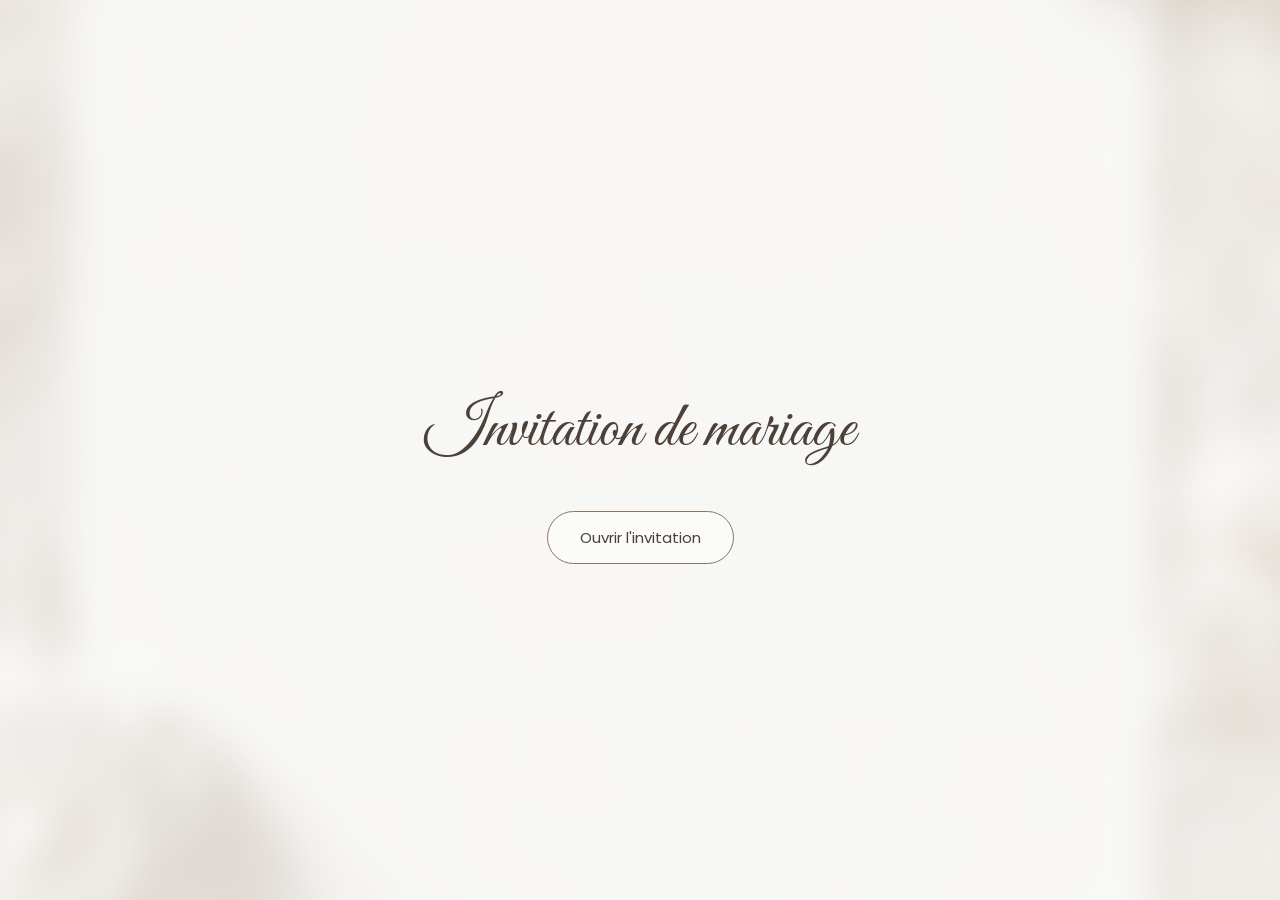
==== index.html @ 15648d39 "version" ====
<!DOCTYPE html>
<html lang="fr">

<head>
    <meta charset="UTF-8">
    <meta name="viewport" content="width=device-width, initial-scale=1.0">
    <title>Invitation de Mariage</title>

    <link rel="preconnect" href="https://fonts.googleapis.com">
    <link rel="preconnect" href="https://fonts.gstatic.com" crossorigin>

    <link href="https://fonts.googleapis.com/css2?family=Great+Vibes&family=Poppins:wght@300;400;500;600&display=swap" rel="stylesheet">

    <link rel="stylesheet" href="style.css">
</head>

<body>

    <!-- Écran d'ouverture -->
    <div class="ecran-ouverture" id="ecranOuverture">

        <div class="ouverture-contenu">

            <h2>Invitation de mariage</h2>

            <button id="ouvrirInvitation">
                Ouvrir l'invitation
            </button>

        </div>

    </div>

    <!-- Page des mariés -->
    <section class="accueil">

        <div class="contenu">

            <h1>
                Mahjoub Marwen
                <br>
                <span>&</span>
                <br>
                Kolsi Yasmine
            </h1>

            <a href="#histoire" class="bouton">
                Découvrir notre histoire
            </a>

        </div>

    </section>

    <script src="script.js"></script>

</body>

</html>
---- style.css ----
/* =========================
   ÉCRAN D'OUVERTURE
========================= */

.ecran-ouverture {
    position: fixed;
    inset: 0;
    z-index: 9999;

    display: flex;
    justify-content: center;
    align-items: center;

    text-align: center;
    overflow: hidden;

    background: #eee7df;

    transition: opacity 1.5s ease, visibility 1.5s ease;
}

/* Fond flou */

.ecran-ouverture::before {
    content: "";

    position: absolute;
    inset: -30px;

    background-image: url("images/image3.jpg");
    background-size: cover;
    background-position: center;

    filter: blur(18px);

    transform: scale(1.1);

    z-index: -2;
}

/* Voile blanc */

.ecran-ouverture::after {
    content: "";

    position: absolute;
    inset: 0;

    background: rgba(255, 255, 255, 0.55);

    z-index: -1;
}

/* Contenu */

.ouverture-contenu {
    color: #4c4038;

    padding: 30px;

    animation: ouvertureApparition 2s ease;
}

.ouverture-contenu h2 {
    font-family: 'Great Vibes', cursive;

    font-size: 65px;

    font-weight: normal;

    margin-bottom: 40px;
}

/* Bouton */

#ouvrirInvitation {
    background: rgba(255, 255, 255, 0.4);

    color: #4c4038;

    border: 1px solid #8c7563;

    padding: 14px 32px;

    border-radius: 30px;

    font-family: 'Poppins', sans-serif;

    font-size: 15px;

    cursor: pointer;

    transition: all 0.4s ease;
}

#ouvrirInvitation:hover {
    background: #8c7563;

    color: white;

    transform: translateY(-3px);
}

/* Disparition */

.ecran-ouverture.fermer {
    opacity: 0;

    visibility: hidden;

    pointer-events: none;
}

/* Animation */

@keyframes ouvertureApparition {
    from {
        opacity: 0;
        transform: translateY(25px);
    }

    to {
        opacity: 1;
        transform: translateY(0);
    }
}
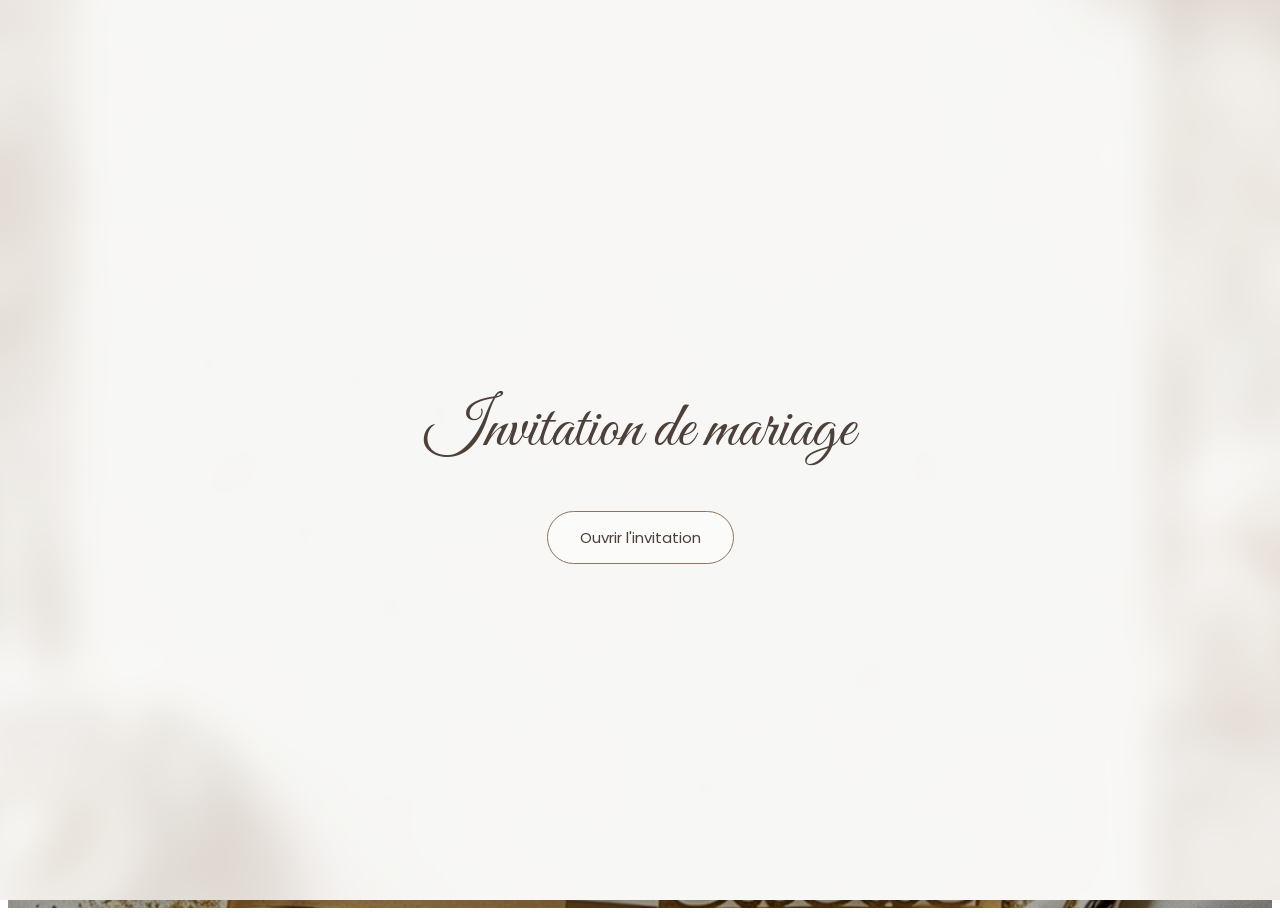
==== commit ae65e5e1: "page mariée" ====
--- a/index.html
+++ b/index.html
@@ -32,28 +32,27 @@
     </div>
 
     <!-- Page des mariés -->
-    <section class="accueil">
+    <!-- Page des mariés -->
 
-        <div class="contenu">
+<section class="accueil">
 
-            <h1>
-                Mahjoub Marwen
-                <br>
-                <span>&</span>
-                <br>
-                Kolsi Yasmine
-            </h1>
+    <div class="contenu">
 
-            <a href="#histoire" class="bouton">
-                Découvrir notre histoire
-            </a>
+        <h1>
+            Mahjoub Marwen
+            <br>
+            <span>&</span>
+            <br>
+            Kolsi Yasmine
+        </h1>
 
-        </div>
 
-    </section>
+        <a href="#histoire" class="bouton">
+            Découvrir notre histoire
+        </a>
 
-    <script src="script.js"></script>
 
-</body>
+    </div>
 
+</section>
 </html>
--- a/style.css
+++ b/style.css
@@ -123,4 +123,140 @@
         opacity: 1;
         transform: translateY(0);
     }
+}
+
+/* =========================
+   PAGE DES MARIES
+========================= */
+
+.accueil {
+
+    height:100vh;
+
+    background:
+    linear-gradient(
+        rgba(0,0,0,0.35),
+        rgba(0,0,0,0.35)
+    ),
+    url("images/fond.jpg");
+
+
+    background-size:cover;
+
+    background-position:center;
+
+    display:flex;
+
+    justify-content:center;
+
+    align-items:center;
+
+    text-align:center;
+
+    color:white;
+
+}
+
+
+/* Animation du contenu */
+
+.contenu {
+
+    animation: apparition 2s ease;
+
+}
+
+
+/* Noms des mariés */
+
+.accueil h1 {
+
+
+    font-family:'Great Vibes', cursive;
+
+    font-size:85px;
+
+    font-weight:normal;
+
+    line-height:1.2;
+
+    letter-spacing:2px;
+
+
+}
+
+
+.accueil h1 span {
+
+
+    color:#d4af37;
+
+    font-size:55px;
+
+
+}
+
+
+/* Bouton */
+
+.bouton {
+
+
+    display:inline-block;
+
+    margin-top:40px;
+
+    padding:15px 35px;
+
+    border:1px solid white;
+
+    border-radius:40px;
+
+    color:white;
+
+    text-decoration:none;
+
+    font-family:'Poppins',sans-serif;
+
+    transition:0.4s;
+
+
+}
+
+
+.bouton:hover {
+
+
+    background:white;
+
+    color:#4c4038;
+
+
+}
+
+
+
+/* Animation */
+
+@keyframes apparition {
+
+
+from {
+
+    opacity:0;
+
+    transform:translateY(40px);
+
+}
+
+
+to {
+
+    opacity:1;
+
+    transform:translateY(0);
+
+}
+
+
 }
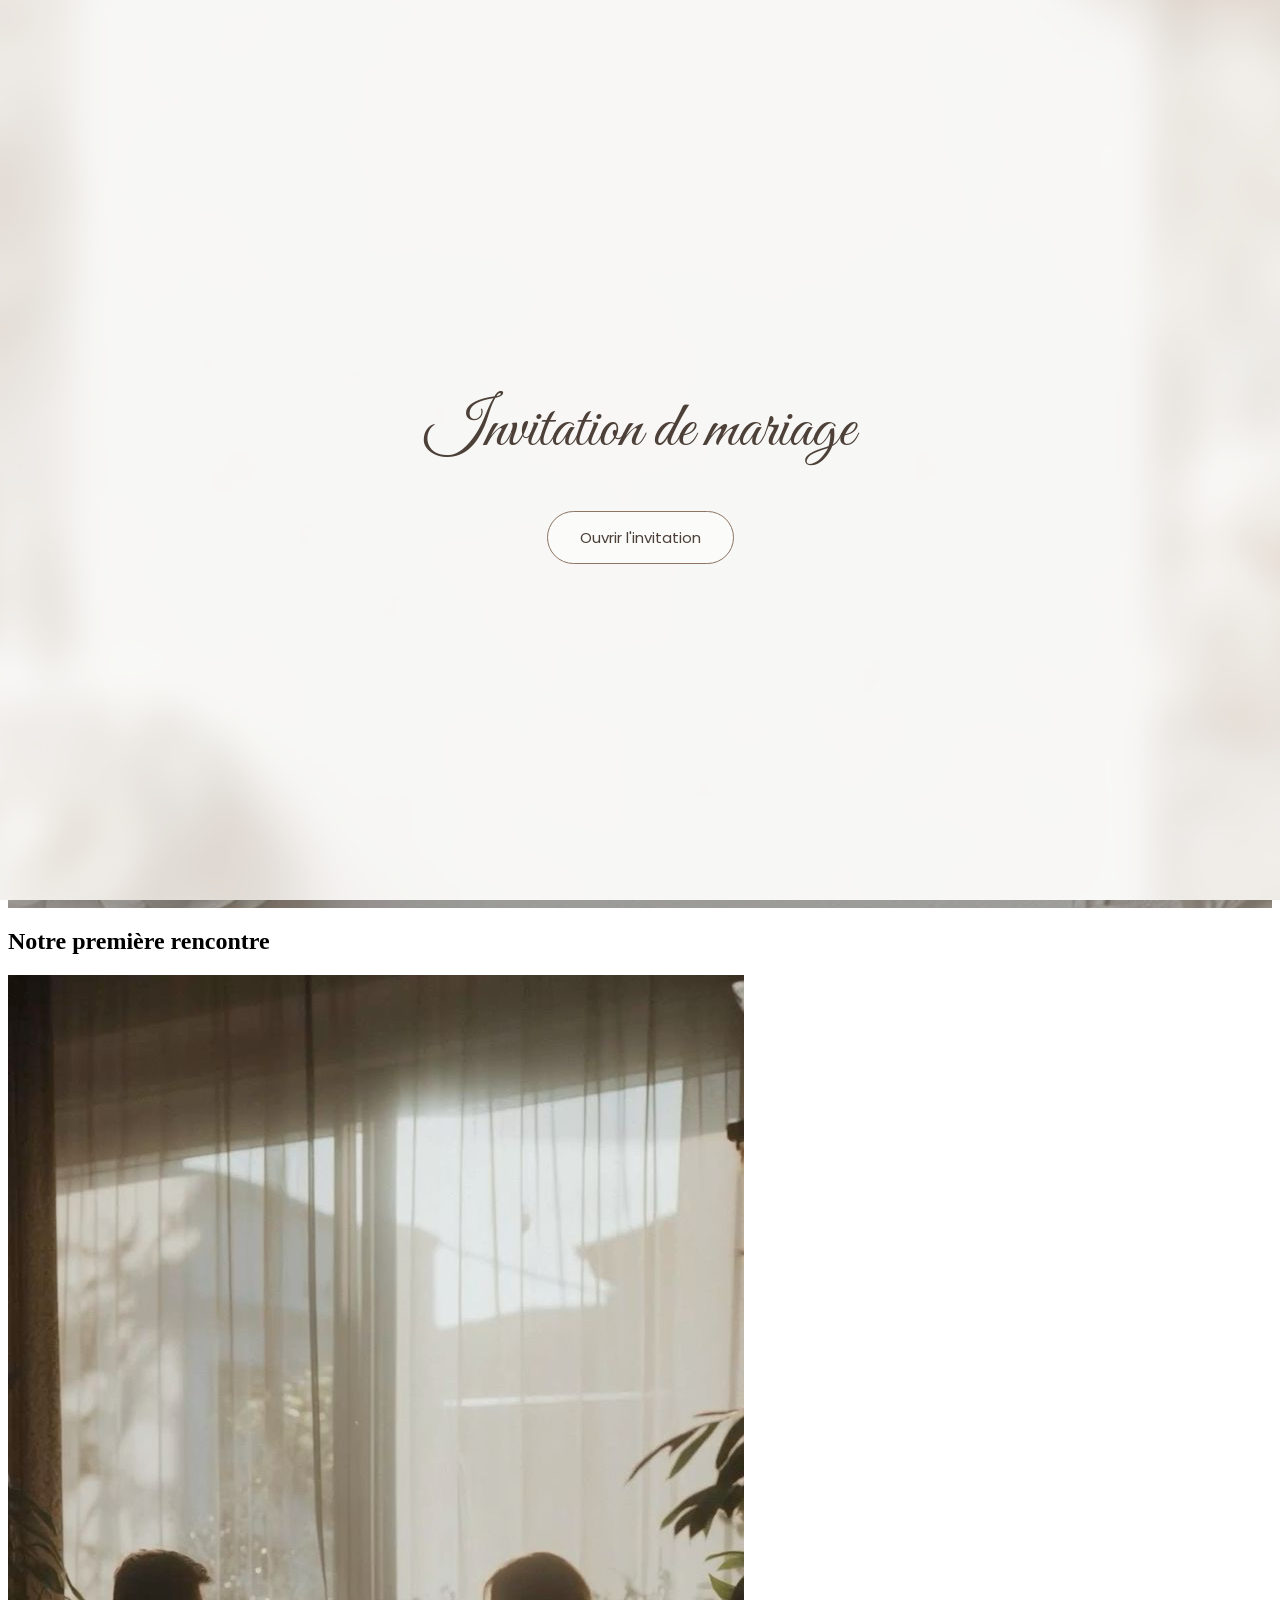
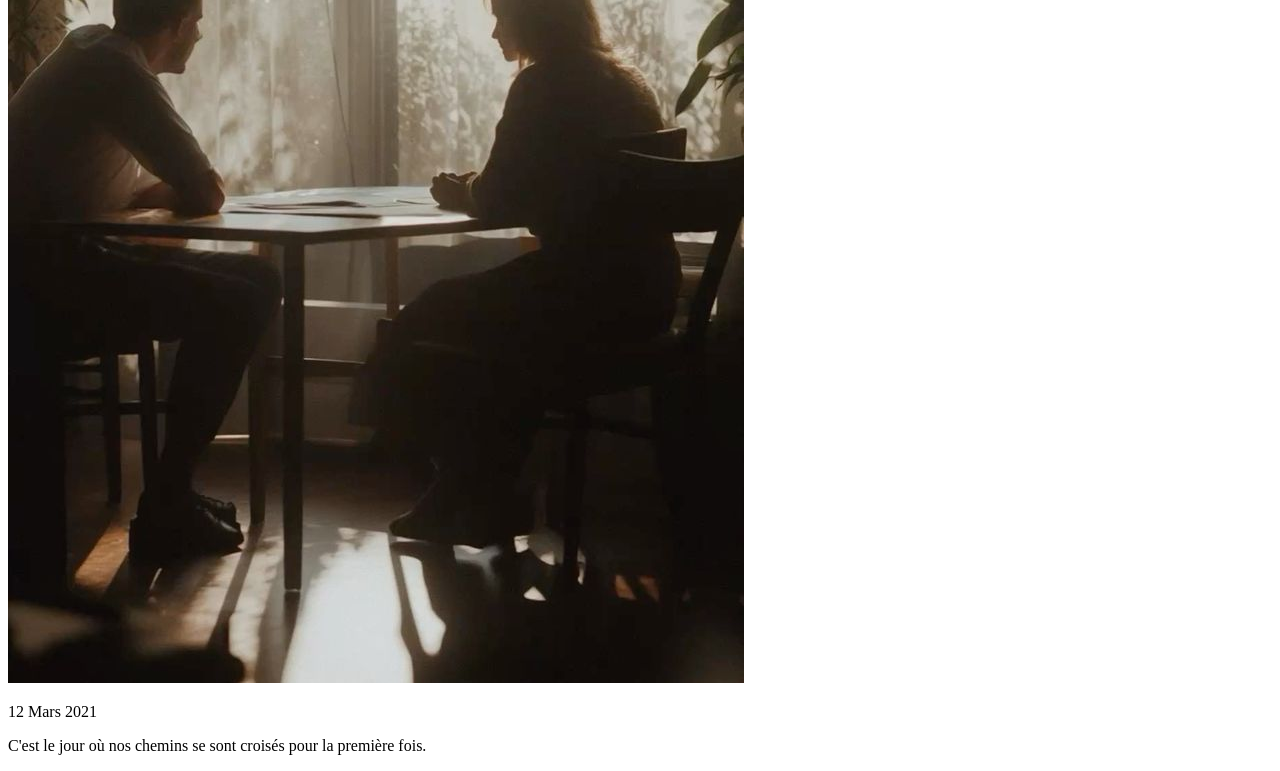
==== commit 8aa3d973: "histoire" ====
--- a/index.html
+++ b/index.html
@@ -55,4 +55,23 @@
     </div>
 
 </section>
+
+<!-- Notre histoire -->
+
+<section id="histoire">
+
+    <h2>Notre première rencontre</h2>
+
+    <img src="images/rencontre.jpg" alt="Première rencontre">
+
+    <p>12 Mars 2021</p>
+
+    <p>
+        C'est le jour où nos chemins se sont croisés pour la première fois.
+    </p>
+
+</section>
+
+<script src="script.js"></script>
+</body>
 </html>
--- a/style.css
+++ b/style.css
@@ -138,7 +138,7 @@
         rgba(0,0,0,0.35),
         rgba(0,0,0,0.35)
     ),
-    url("images/fond.jpg");
+    url("images/image3.jpg");
 
 
     background-size:cover;
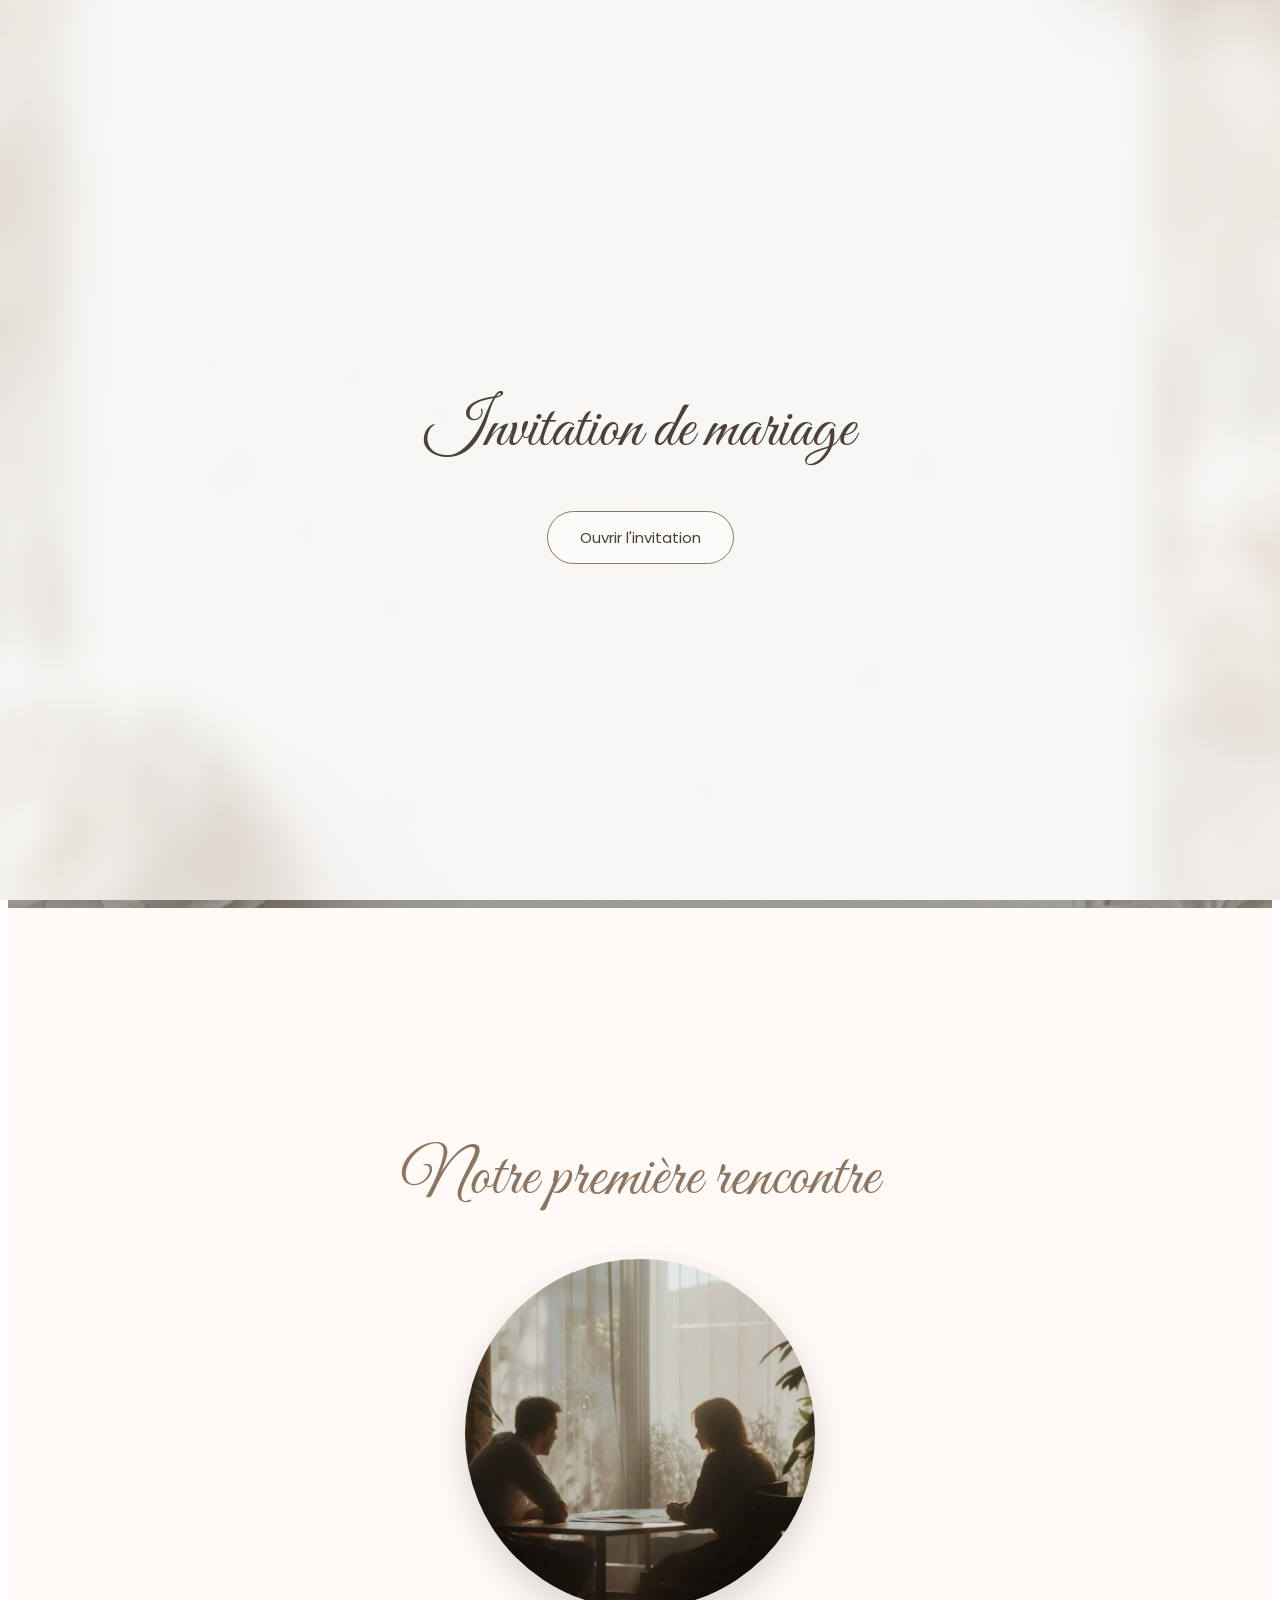
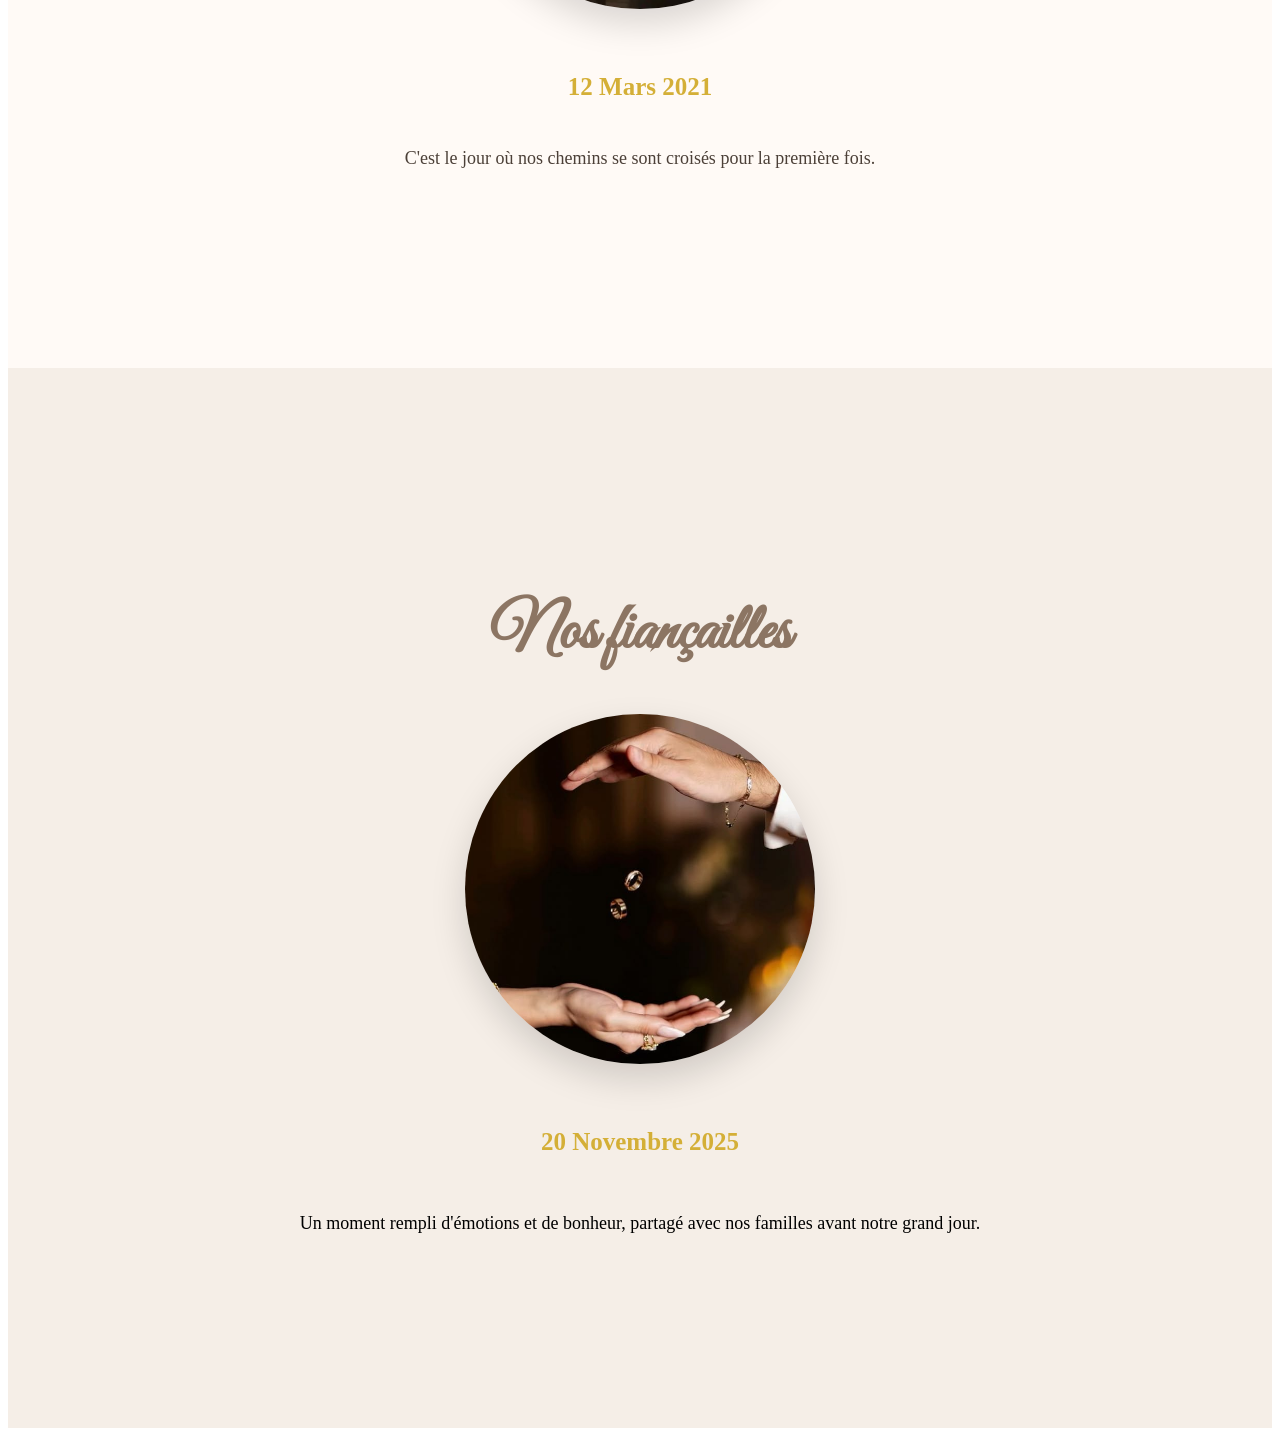
==== commit d26db654: "fiancailles" ====
--- a/index.html
+++ b/index.html
@@ -72,6 +72,33 @@
 
 </section>
 
+<!-- Nos fiançailles -->
+
+<section id="fiancailles">
+
+    <h2>
+        Nos fiançailles
+    </h2>
+
+
+    <img src="images/fiancailles.jpg" alt="Nos fiançailles">
+
+
+    <p class="date">
+
+        20 Novembre 2025
+
+    </p>
+
+
+    <p>
+        Un moment rempli d'émotions et de bonheur,
+        partagé avec nos familles avant notre grand jour.
+    </p>
+
+
+</section>
+
 <script src="script.js"></script>
 </body>
 </html>
--- a/style.css
+++ b/style.css
@@ -259,4 +259,169 @@
 }
 
 
+}
+
+/* =========================
+   NOTRE HISTOIRE
+========================= */
+
+#histoire {
+
+    min-height:100vh;
+
+    background:#fffaf6;
+
+    display:flex;
+
+    flex-direction:column;
+
+    justify-content:center;
+
+    align-items:center;
+
+    text-align:center;
+
+    padding:80px 20px;
+
+}
+
+
+#histoire h2 {
+
+    font-family:'Great Vibes', cursive;
+
+    font-size:65px;
+
+    font-weight:normal;
+
+    color:#8c7563;
+
+    margin-bottom:40px;
+
+}
+
+
+
+#histoire img {
+
+    width:350px;
+
+    height:350px;
+
+    object-fit:cover;
+
+    border-radius:50%;
+
+    box-shadow:0 15px 35px rgba(0,0,0,0.15);
+
+    margin-bottom:30px;
+
+}
+
+
+
+#histoire p {
+
+    max-width:700px;
+
+    font-size:18px;
+
+    line-height:1.8;
+
+    color:#4c4038;
+
+}
+
+
+
+#histoire p:first-of-type {
+
+    font-size:25px;
+
+    color:#d4af37;
+
+    font-weight:600;
+
+    margin-bottom:15px;
+
+}
+
+/* =========================
+   FIANÇAILLES
+========================= */
+
+
+#fiancailles {
+
+    min-height:100vh;
+
+    background:#f5eee7;
+
+    display:flex;
+
+    flex-direction:column;
+
+    justify-content:center;
+
+    align-items:center;
+
+    text-align:center;
+
+    padding:80px 20px;
+
+}
+
+
+
+#fiancailles h2 {
+
+    font-family:'Great Vibes', cursive;
+
+    font-size:65px;
+
+    color:#8c7563;
+
+    margin-bottom:40px;
+
+}
+
+
+
+#fiancailles img {
+
+    width:350px;
+
+    height:350px;
+
+    object-fit:cover;
+
+    border-radius:50%;
+
+    box-shadow:0 15px 35px rgba(0,0,0,0.15);
+
+    margin-bottom:30px;
+
+}
+
+
+
+#fiancailles .date {
+
+    font-size:25px;
+
+    color:#d4af37;
+
+    font-weight:600;
+
+}
+
+
+#fiancailles p {
+
+    max-width:700px;
+
+    font-size:18px;
+
+    line-height:1.8;
+
 }
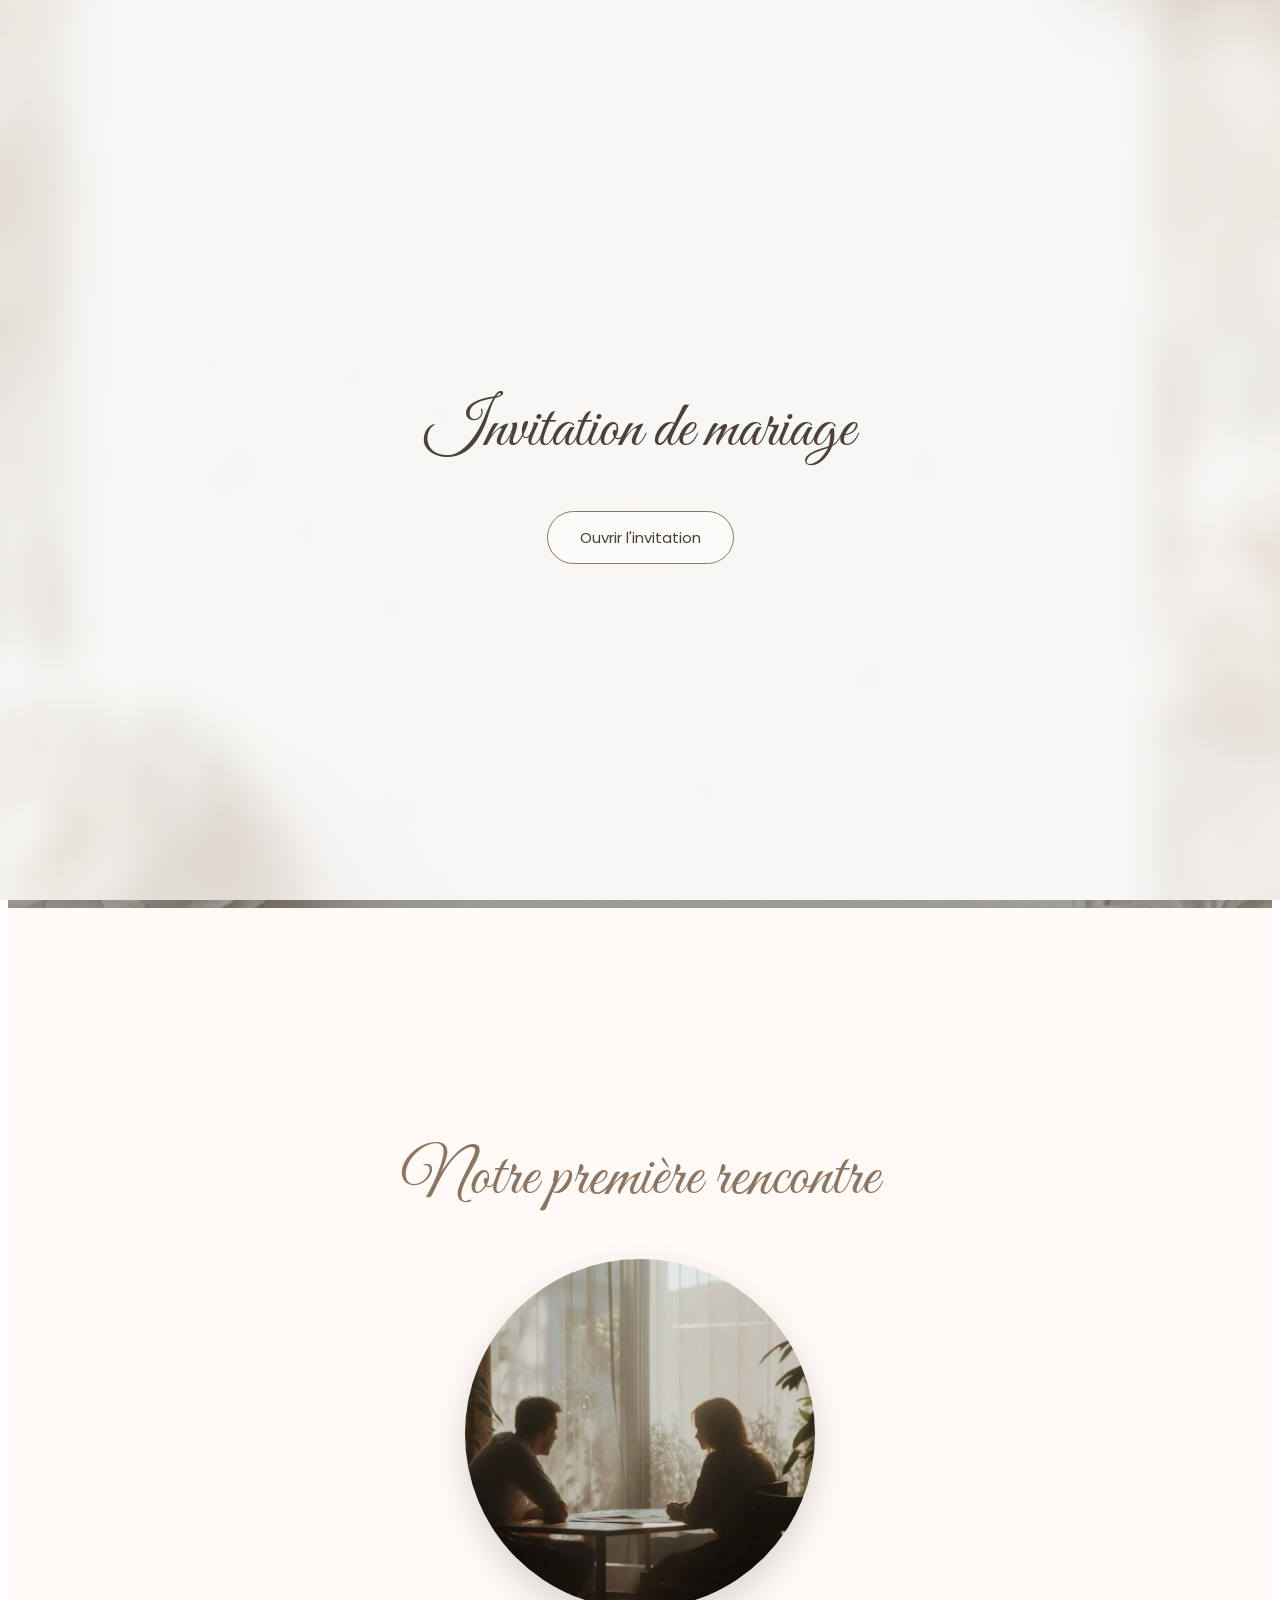
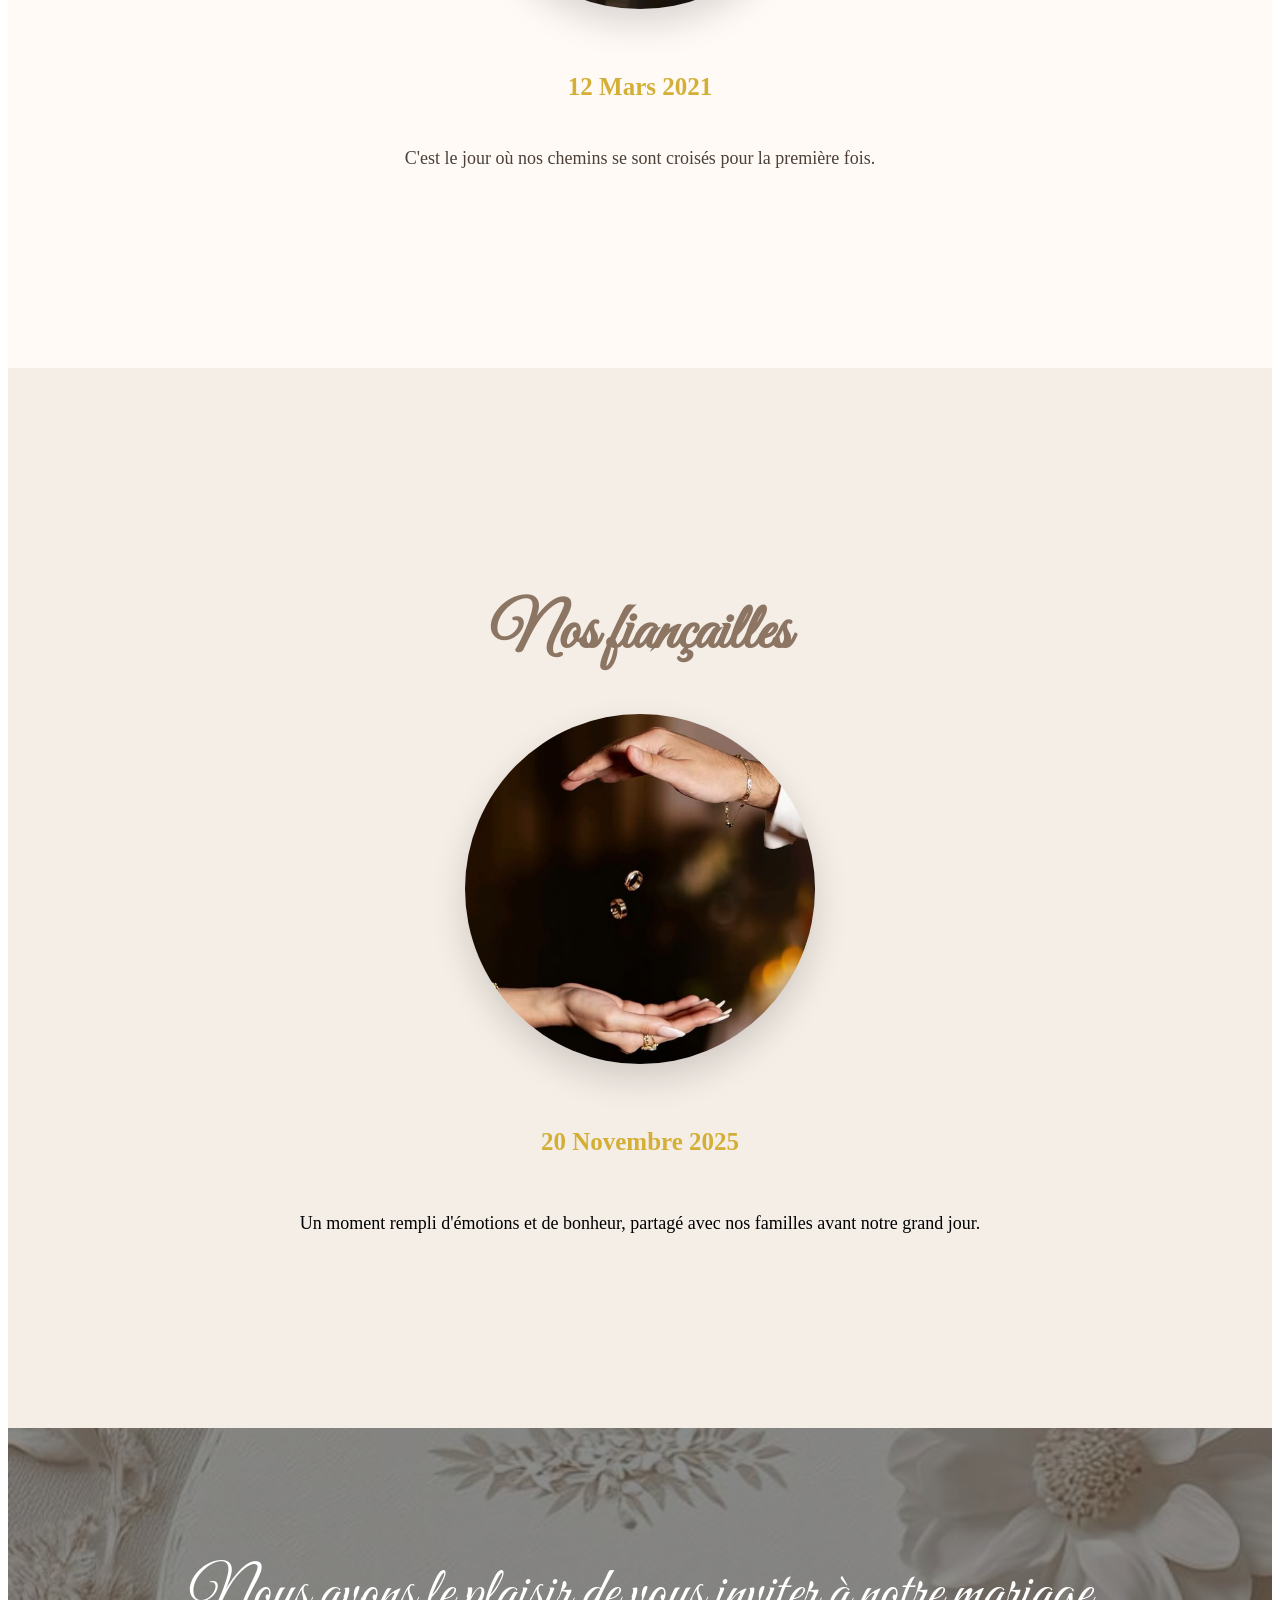
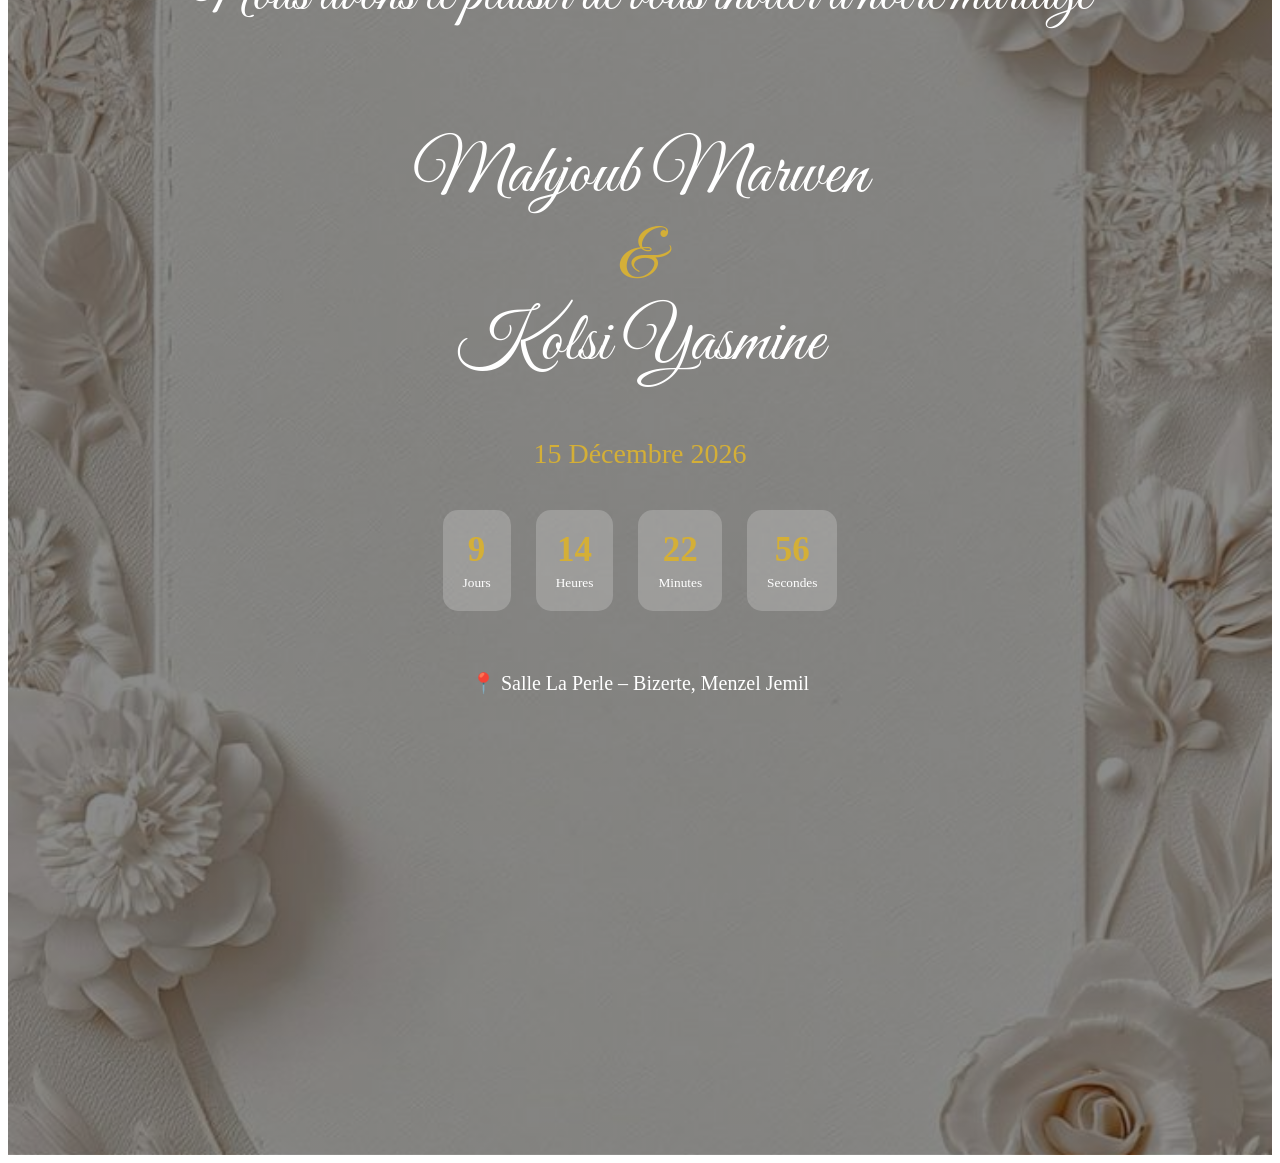
==== commit a6d0668d: "mariage" ====
--- a/index.html
+++ b/index.html
@@ -99,6 +99,62 @@
 
 </section>
 
+<!-- Mariage -->
+
+<section id="mariage">
+
+    <h2>
+        Nous avons le plaisir de vous inviter
+        à notre mariage
+    </h2>
+
+    <h3>
+        Mahjoub Marwen
+        <br>
+        <span>&</span>
+        <br>
+        Kolsi Yasmine
+    </h3>
+
+    <p class="date-mariage">
+        15 Décembre 2026
+    </p>
+
+    <div class="compte-a-rebours">
+
+        <div>
+            <span id="jours">00</span>
+            <small>Jours</small>
+        </div>
+
+        <div>
+            <span id="heures">00</span>
+            <small>Heures</small>
+        </div>
+
+        <div>
+            <span id="minutes">00</span>
+            <small>Minutes</small>
+        </div>
+
+        <div>
+            <span id="secondes">00</span>
+            <small>Secondes</small>
+        </div>
+
+    </div>
+
+    <p class="adresse">
+        📍 Salle La Perle – Bizerte, Menzel Jemil
+    </p>
+
+    <iframe
+        src="https://www.google.com/maps?q=Menzel+Jemil+Bizerte&output=embed"
+        loading="lazy">
+    </iframe>
+
+</section>
+
 <script src="script.js"></script>
 </body>
 </html>
--- a/style.css
+++ b/style.css
@@ -424,4 +424,124 @@
 
     line-height:1.8;
 
+}
+
+/* =========================
+   MARIAGE
+========================= */
+
+#mariage {
+
+    min-height: 100vh;
+
+    background:
+    linear-gradient(
+        rgba(0,0,0,0.45),
+        rgba(0,0,0,0.45)
+    ),
+    url("images/image3.jpg");
+
+    background-size: cover;
+    background-position: center;
+
+    color: white;
+
+    display: flex;
+    flex-direction: column;
+    justify-content: center;
+    align-items: center;
+
+    text-align: center;
+
+    padding: 80px 20px;
+}
+
+#mariage h2 {
+
+    font-family: 'Great Vibes', cursive;
+
+    font-size: 60px;
+
+    font-weight: normal;
+
+    margin-bottom: 30px;
+}
+
+#mariage h3 {
+
+    font-family: 'Great Vibes', cursive;
+
+    font-size: 70px;
+
+    font-weight: normal;
+
+    line-height: 1.2;
+
+    margin-bottom: 25px;
+}
+
+#mariage span {
+
+    color: #d4af37;
+}
+
+.date-mariage {
+
+    font-size: 28px;
+
+    color: #d4af37;
+
+    margin-bottom: 40px;
+}
+
+.compte-a-rebours {
+
+    display: flex;
+
+    gap: 25px;
+
+    margin-bottom: 40px;
+}
+
+.compte-a-rebours div {
+
+    background: rgba(255,255,255,0.2);
+
+    padding: 20px;
+
+    border-radius: 15px;
+}
+
+.compte-a-rebours span {
+
+    font-size: 35px;
+
+    font-weight: bold;
+}
+
+.compte-a-rebours small {
+
+    display: block;
+
+    margin-top: 5px;
+}
+
+.adresse {
+
+    font-size: 20px;
+
+    margin-bottom: 30px;
+}
+
+#mariage iframe {
+
+    width: 90%;
+
+    max-width: 800px;
+
+    height: 350px;
+
+    border: none;
+
+    border-radius: 20px;
 }
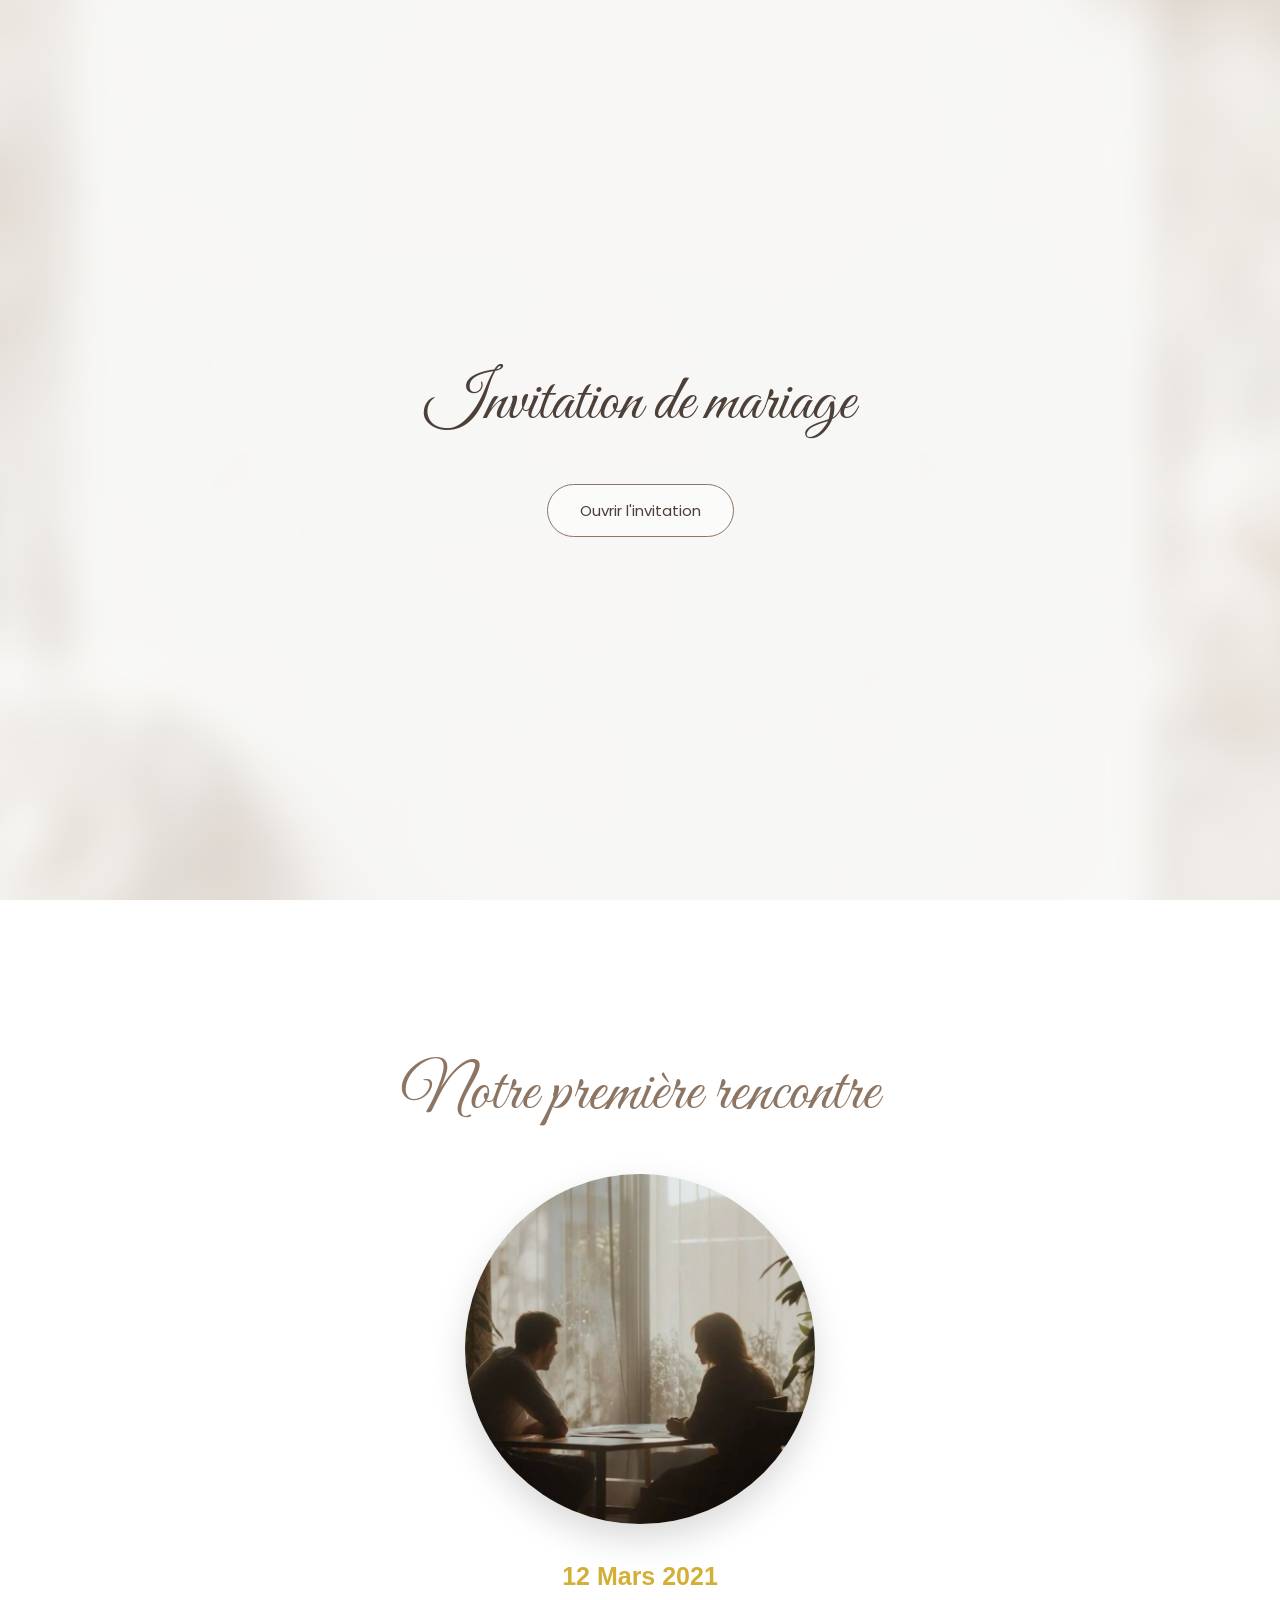
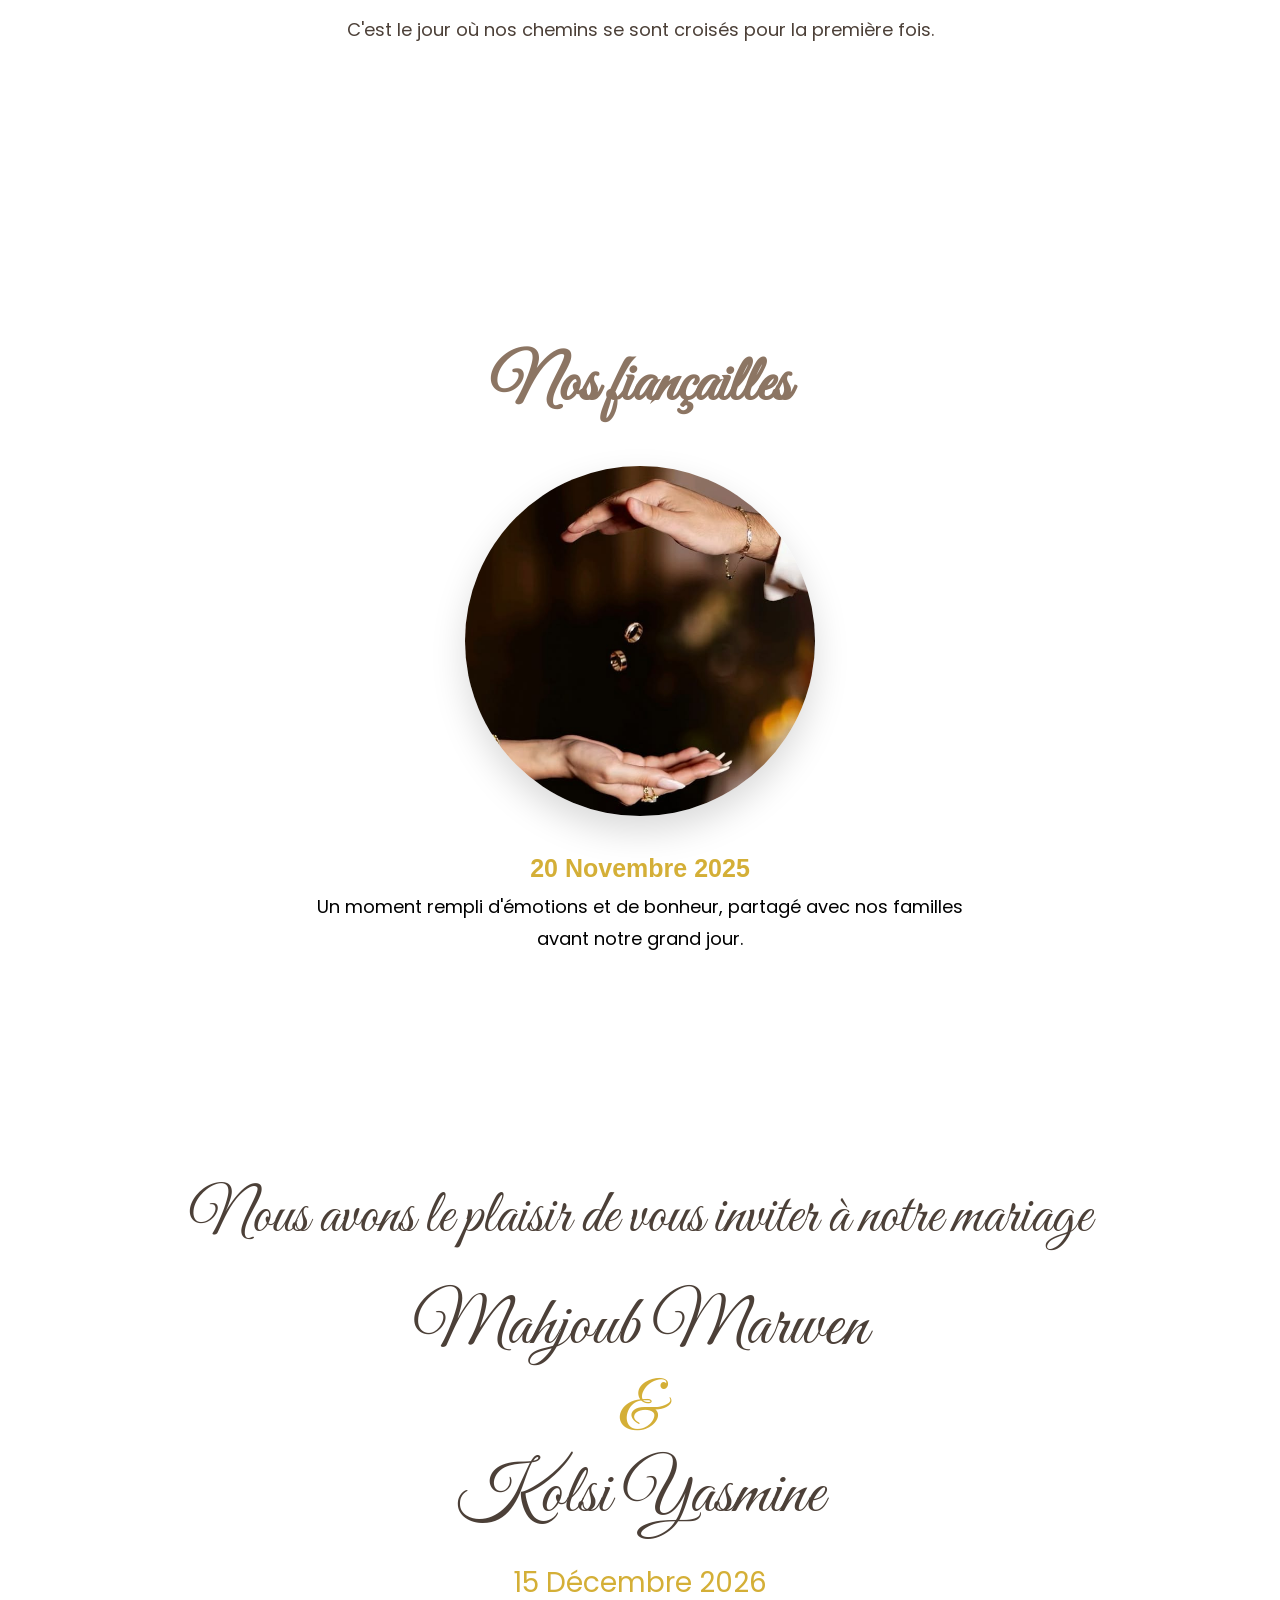
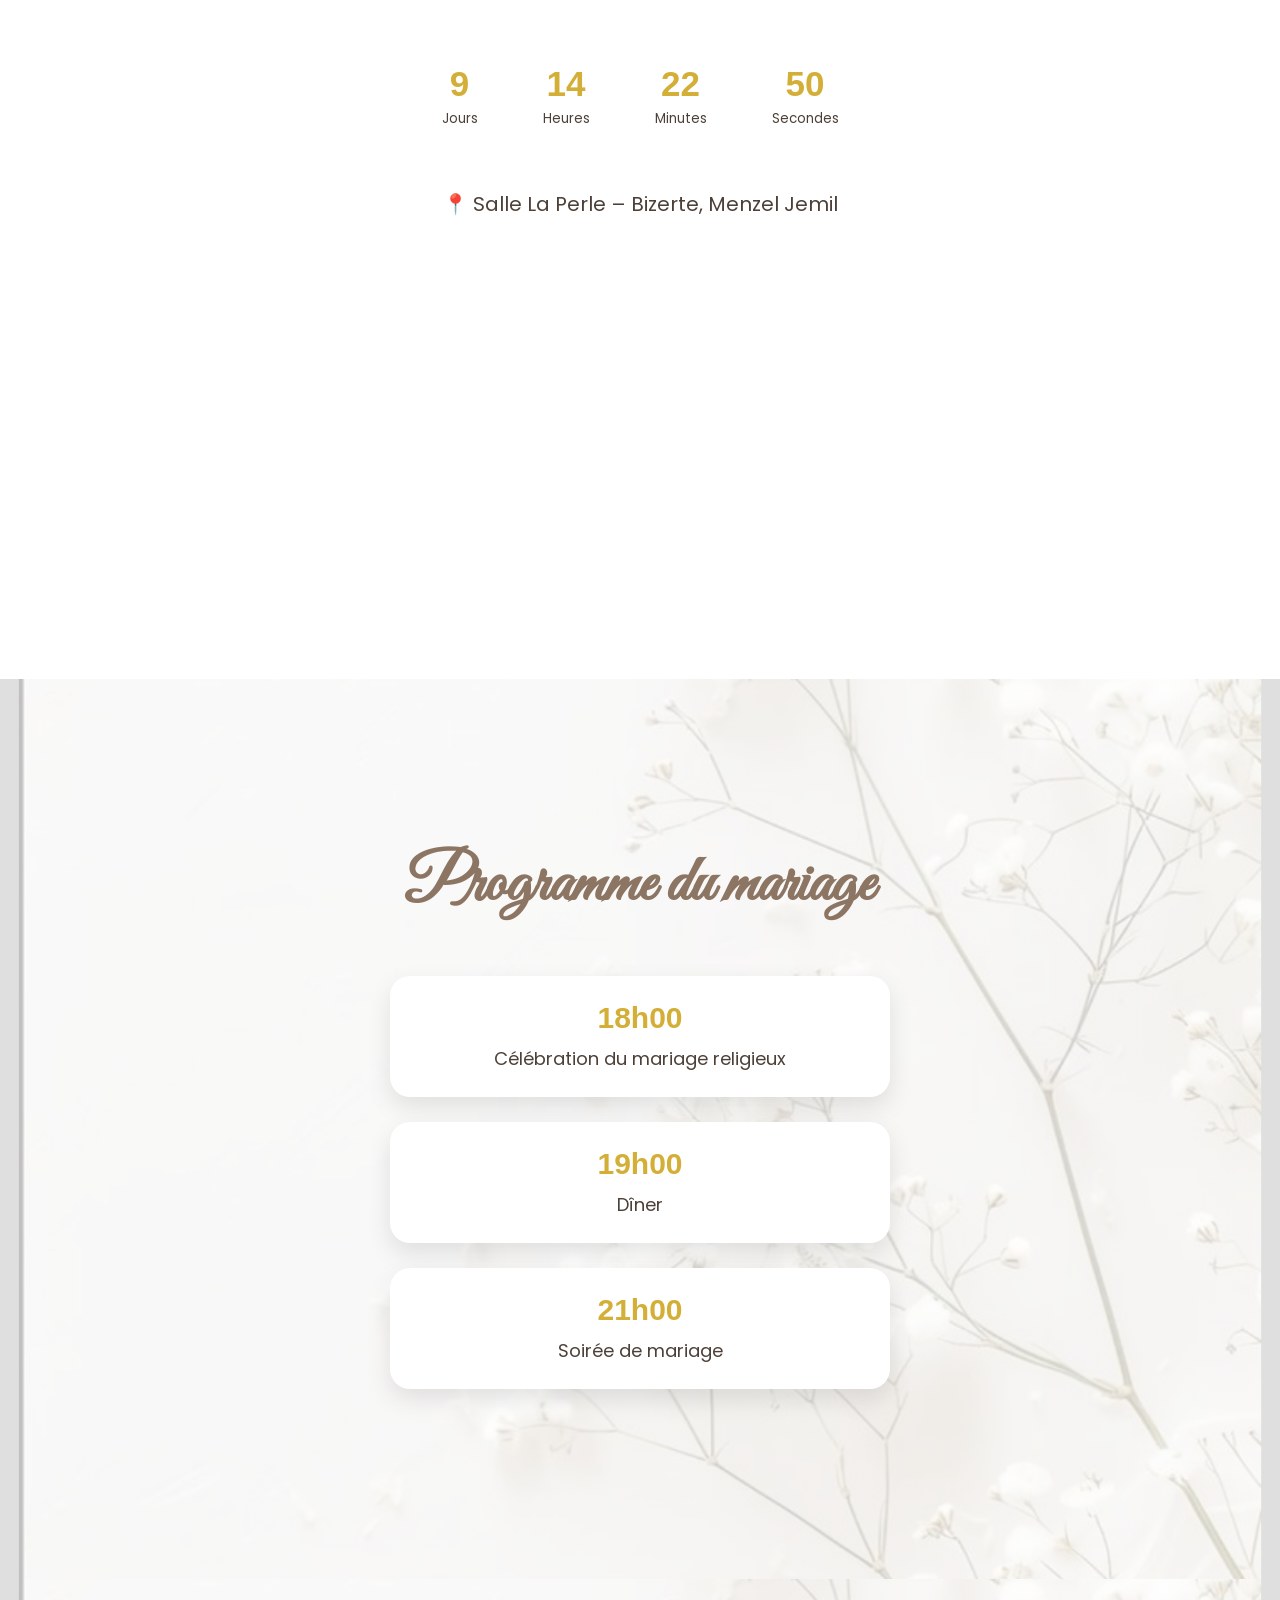
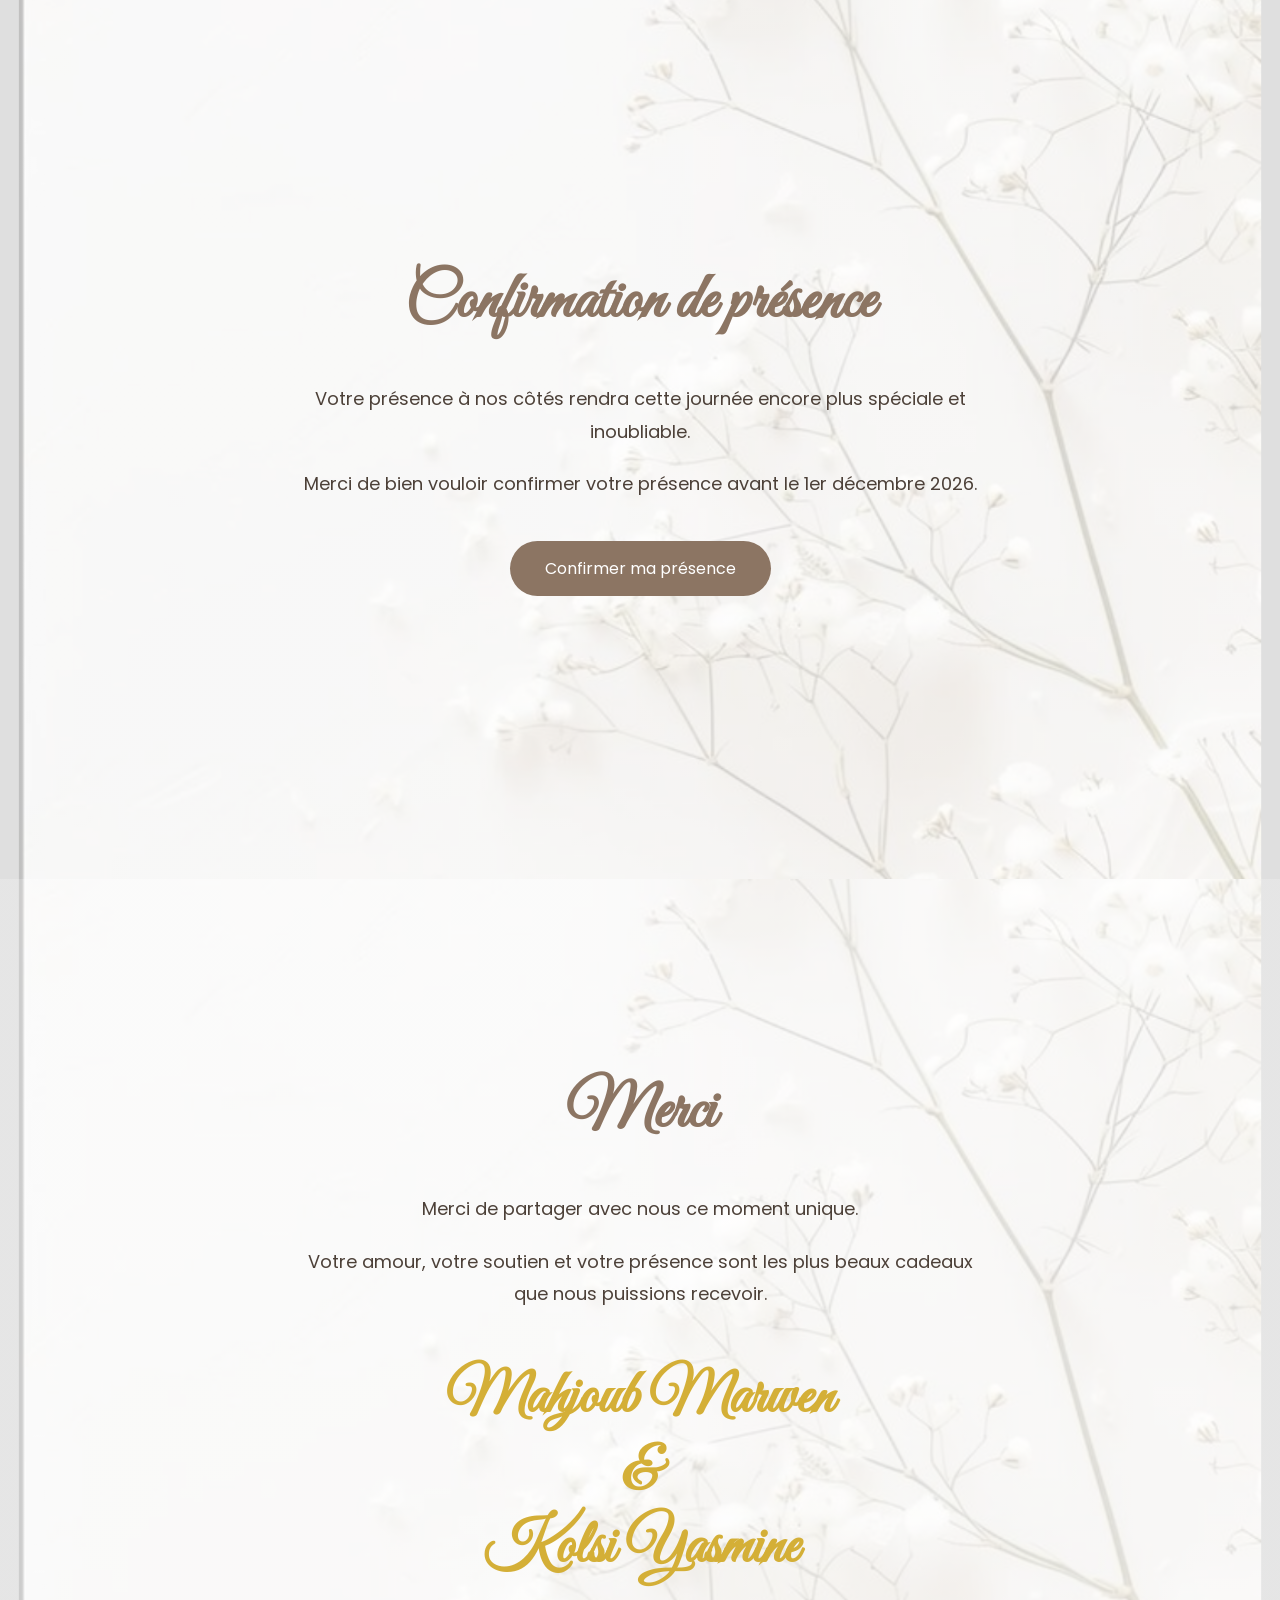
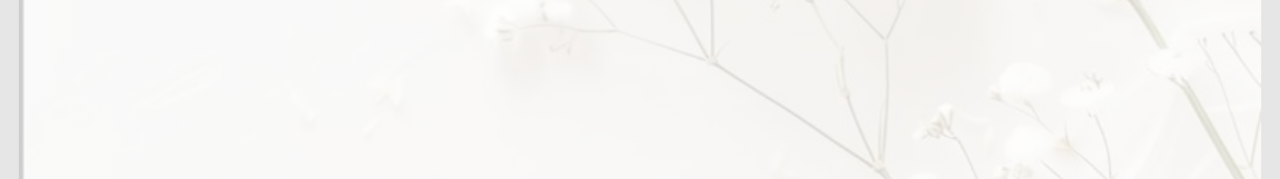
==== commit 6a474d9e: "fin" ====
--- a/index.html
+++ b/index.html
@@ -155,6 +155,74 @@
 
 </section>
 
+<section id="programme">
+
+    <h2>Programme du mariage</h2>
+
+    <div class="etape">
+        <h3>18h00</h3>
+        <p>Célébration du mariage religieux</p>
+    </div>
+
+    <div class="etape">
+        <h3>19h00</h3>
+        <p>Dîner</p>
+    </div>
+
+    <div class="etape">
+        <h3>21h00</h3>
+        <p>Soirée de mariage</p>
+    </div>
+
+</section>
+
+<!-- RSVP -->
+
+<section id="rsvp">
+
+    <h2>Confirmation de présence</h2>
+
+    <p>
+        Votre présence à nos côtés rendra cette journée encore plus
+        spéciale et inoubliable.
+    </p>
+
+    <p>
+        Merci de bien vouloir confirmer votre présence avant le
+        1er décembre 2026.
+    </p>
+
+    <a href="https://wa.me/33603902197" class="bouton-rsvp">
+        Confirmer ma présence
+    </a>
+
+</section>
+
+
+<!-- Remerciements -->
+
+<section id="remerciement">
+
+    <h2>Merci</h2>
+
+    <p>
+        Merci de partager avec nous ce moment unique.
+    </p>
+
+    <p>
+        Votre amour, votre soutien et votre présence sont les plus beaux
+        cadeaux que nous puissions recevoir.
+    </p>
+
+    <h3>
+        Mahjoub Marwen
+        <br>
+        &
+        <br>
+        Kolsi Yasmine
+    </h3>
+
+</section>
 <script src="script.js"></script>
 </body>
 </html>
--- a/style.css
+++ b/style.css
@@ -1,3 +1,22 @@
+/* =========================
+   RÉINITIALISATION
+========================= */
+
+* {
+    margin: 0;
+    padding: 0;
+    box-sizing: border-box;
+}
+
+html {
+    scroll-behavior: smooth;
+}
+
+body {
+    font-family: 'Poppins', sans-serif;
+}
+
+
 /* =========================
    ÉCRAN D'OUVERTURE
 ========================= */
@@ -19,114 +38,115 @@
     transition: opacity 1.5s ease, visibility 1.5s ease;
 }
 
-/* Fond flou */
-
 .ecran-ouverture::before {
-    content: "";
-
-    position: absolute;
-    inset: -30px;
-
-    background-image: url("images/image3.jpg");
-    background-size: cover;
-    background-position: center;
-
-    filter: blur(18px);
-
-    transform: scale(1.1);
-
-    z-index: -2;
-}
-
-/* Voile blanc */
+
+    content:"";
+
+    position:absolute;
+    inset:-30px;
+
+    background-image:url("images/image3.jpg");
+
+    background-size:cover;
+    background-position:center;
+
+    filter:blur(18px);
+
+    transform:scale(1.1);
+
+    z-index:-2;
+}
 
 .ecran-ouverture::after {
-    content: "";
-
-    position: absolute;
-    inset: 0;
-
-    background: rgba(255, 255, 255, 0.55);
-
-    z-index: -1;
-}
-
-/* Contenu */
+
+    content:"";
+
+    position:absolute;
+    inset:0;
+
+    background:rgba(255,255,255,0.55);
+
+    z-index:-1;
+}
 
 .ouverture-contenu {
-    color: #4c4038;
-
-    padding: 30px;
-
-    animation: ouvertureApparition 2s ease;
+
+    color:#4c4038;
+
+    padding:30px;
+
+    animation:ouvertureApparition 2s ease;
 }
 
 .ouverture-contenu h2 {
-    font-family: 'Great Vibes', cursive;
-
-    font-size: 65px;
-
-    font-weight: normal;
-
-    margin-bottom: 40px;
-}
-
-/* Bouton */
+
+    font-family:'Great Vibes', cursive;
+
+    font-size:65px;
+
+    font-weight:normal;
+
+    margin-bottom:40px;
+}
 
 #ouvrirInvitation {
-    background: rgba(255, 255, 255, 0.4);
-
-    color: #4c4038;
-
-    border: 1px solid #8c7563;
-
-    padding: 14px 32px;
-
-    border-radius: 30px;
-
-    font-family: 'Poppins', sans-serif;
-
-    font-size: 15px;
-
-    cursor: pointer;
-
-    transition: all 0.4s ease;
+
+    background:rgba(255,255,255,0.4);
+
+    color:#4c4038;
+
+    border:1px solid #8c7563;
+
+    padding:14px 32px;
+
+    border-radius:30px;
+
+    font-family:'Poppins',sans-serif;
+
+    font-size:15px;
+
+    cursor:pointer;
+
+    transition:all 0.4s ease;
 }
 
 #ouvrirInvitation:hover {
-    background: #8c7563;
-
-    color: white;
-
-    transform: translateY(-3px);
-}
-
-/* Disparition */
+
+    background:#8c7563;
+
+    color:white;
+
+    transform:translateY(-3px);
+}
 
 .ecran-ouverture.fermer {
-    opacity: 0;
-
-    visibility: hidden;
-
-    pointer-events: none;
-}
-
-/* Animation */
+
+    opacity:0;
+
+    visibility:hidden;
+
+    pointer-events:none;
+}
 
 @keyframes ouvertureApparition {
+
     from {
-        opacity: 0;
-        transform: translateY(25px);
+
+        opacity:0;
+        transform:translateY(25px);
+
     }
 
     to {
-        opacity: 1;
-        transform: translateY(0);
-    }
-}
-
-/* =========================
-   PAGE DES MARIES
+
+        opacity:1;
+        transform:translateY(0);
+
+    }
+}
+
+/* =========================
+   PAGE DES MARIÉS
 ========================= */
 
 .accueil {
@@ -140,39 +160,28 @@
     ),
     url("images/image3.jpg");
 
-
     background-size:cover;
-
+    background-repeat:no-repeat;
     background-position:center;
+    background-attachment:fixed;
 
     display:flex;
-
     justify-content:center;
-
     align-items:center;
 
     text-align:center;
 
     color:white;
-
-}
-
-
-/* Animation du contenu */
-
-.contenu {
-
-    animation: apparition 2s ease;
-
-}
-
-
-/* Noms des mariés */
+}
+
+.accueil .contenu {
+
+    animation:apparition 2s ease;
+}
 
 .accueil h1 {
 
-
-    font-family:'Great Vibes', cursive;
+    font-family:'Great Vibes',cursive;
 
     font-size:85px;
 
@@ -181,27 +190,17 @@
     line-height:1.2;
 
     letter-spacing:2px;
-
-
-}
-
+}
 
 .accueil h1 span {
 
-
     color:#d4af37;
 
     font-size:55px;
-
-
-}
-
-
-/* Bouton */
+}
 
 .bouton {
 
-
     display:inline-block;
 
     margin-top:40px;
@@ -216,51 +215,34 @@
 
     text-decoration:none;
 
-    font-family:'Poppins',sans-serif;
-
     transition:0.4s;
-
-
-}
-
+}
 
 .bouton:hover {
 
-
     background:white;
 
     color:#4c4038;
-
-
-}
-
-
-
-/* Animation */
+}
 
 @keyframes apparition {
 
-
-from {
-
-    opacity:0;
-
-    transform:translateY(40px);
-
-}
-
-
-to {
-
-    opacity:1;
-
-    transform:translateY(0);
-
-}
-
-
-}
-
+    from {
+
+        opacity:0;
+
+        transform:translateY(40px);
+
+    }
+
+    to {
+
+        opacity:1;
+
+        transform:translateY(0);
+
+    }
+}
 /* =========================
    NOTRE HISTOIRE
 ========================= */
@@ -268,280 +250,550 @@
 #histoire {
 
     min-height:100vh;
-
-    background:#fffaf6;
-
-    display:flex;
-
-    flex-direction:column;
-
-    justify-content:center;
-
-    align-items:center;
-
-    text-align:center;
-
-    padding:80px 20px;
-
-}
-
-
-#histoire h2 {
-
-    font-family:'Great Vibes', cursive;
-
-    font-size:65px;
-
-    font-weight:normal;
-
-    color:#8c7563;
-
-    margin-bottom:40px;
-
-}
-
-
-
-#histoire img {
-
-    width:350px;
-
-    height:350px;
-
-    object-fit:cover;
-
-    border-radius:50%;
-
-    box-shadow:0 15px 35px rgba(0,0,0,0.15);
-
-    margin-bottom:30px;
-
-}
-
-
-
-#histoire p {
-
-    max-width:700px;
-
-    font-size:18px;
-
-    line-height:1.8;
-
-    color:#4c4038;
-
-}
-
-
-
-#histoire p:first-of-type {
-
-    font-size:25px;
-
-    color:#d4af37;
-
-    font-weight:600;
-
-    margin-bottom:15px;
-
-}
-
-/* =========================
-   FIANÇAILLES
-========================= */
-
-
-#fiancailles {
-
-    min-height:100vh;
-
-    background:#f5eee7;
-
-    display:flex;
-
-    flex-direction:column;
-
-    justify-content:center;
-
-    align-items:center;
-
-    text-align:center;
-
-    padding:80px 20px;
-
-}
-
-
-
-#fiancailles h2 {
-
-    font-family:'Great Vibes', cursive;
-
-    font-size:65px;
-
-    color:#8c7563;
-
-    margin-bottom:40px;
-
-}
-
-
-
-#fiancailles img {
-
-    width:350px;
-
-    height:350px;
-
-    object-fit:cover;
-
-    border-radius:50%;
-
-    box-shadow:0 15px 35px rgba(0,0,0,0.15);
-
-    margin-bottom:30px;
-
-}
-
-
-
-#fiancailles .date {
-
-    font-size:25px;
-
-    color:#d4af37;
-
-    font-weight:600;
-
-}
-
-
-#fiancailles p {
-
-    max-width:700px;
-
-    font-size:18px;
-
-    line-height:1.8;
-
-}
-
-/* =========================
-   MARIAGE
-========================= */
-
-#mariage {
-
-    min-height: 100vh;
 
     background:
     linear-gradient(
-        rgba(0,0,0,0.45),
-        rgba(0,0,0,0.45)
+        rgba(255,255,255,0.75),
+        rgba(255,255,255,0.75)
     ),
-    url("images/image3.jpg");
-
-    background-size: cover;
-    background-position: center;
-
-    color: white;
-
-    display: flex;
-    flex-direction: column;
-    justify-content: center;
-    align-items: center;
-
-    text-align: center;
-
-    padding: 80px 20px;
+    url("images/image2.png");
+
+    background-size:cover;
+    background-position:center;
+    background-attachment:fixed;
+
+    display:flex;
+    flex-direction:column;
+    justify-content:center;
+    align-items:center;
+
+    text-align:center;
+
+    padding:80px 20px;
+}
+
+#histoire h2 {
+
+    font-family:'Great Vibes',cursive;
+
+    font-size:65px;
+
+    font-weight:normal;
+
+    color:#8c7563;
+
+    margin-bottom:40px;
+}
+
+#histoire img {
+
+    width:350px;
+    height:350px;
+
+    object-fit:cover;
+
+    border-radius:50%;
+
+    box-shadow:0 15px 35px rgba(0,0,0,0.15);
+
+    margin-bottom:30px;
+}
+
+#histoire p {
+
+    max-width:700px;
+
+    font-size:18px;
+
+    line-height:1.8;
+
+    color:#4c4038;
+}
+
+#histoire p:first-of-type {
+
+    font-size:25px;
+
+    color:#d4af37;
+
+    font-weight:600;
+
+    margin-bottom:15px;
+}
+
+
+/* =========================
+   FIANÇAILLES
+========================= */
+
+#fiancailles {
+
+    min-height:100vh;
+
+    background:
+    linear-gradient(
+        rgba(255,255,255,0.75),
+        rgba(255,255,255,0.75)
+    ),
+    url("images/image2.png");
+
+    background-size:cover;
+    background-position:center;
+    background-attachment:fixed;
+
+    display:flex;
+    flex-direction:column;
+    justify-content:center;
+    align-items:center;
+
+    text-align:center;
+
+    padding:80px 20px;
+}
+
+#fiancailles h2 {
+
+    font-family:'Great Vibes',cursive;
+
+    font-size:65px;
+
+    color:#8c7563;
+
+    margin-bottom:40px;
+}
+
+#fiancailles img {
+
+    width:350px;
+    height:350px;
+
+    object-fit:cover;
+
+    border-radius:50%;
+
+    box-shadow:0 15px 35px rgba(0,0,0,0.15);
+
+    margin-bottom:30px;
+}
+
+#fiancailles .date {
+
+    font-size:25px;
+
+    color:#d4af37;
+
+    font-weight:600;
+}
+
+#fiancailles p {
+
+    max-width:700px;
+
+    font-size:18px;
+
+    line-height:1.8;
+}
+
+
+/* =========================
+   MARIAGE
+========================= */
+
+#mariage {
+
+    min-height:100vh;
+
+    background:
+    linear-gradient(
+        rgba(255,255,255,0.75),
+        rgba(255,255,255,0.75)
+    ),
+    url("images/image2.png");
+
+    background-size:cover;
+    background-position:center;
+    background-attachment:fixed;
+
+    color:#4c4038;
+
+    display:flex;
+    flex-direction:column;
+    justify-content:center;
+    align-items:center;
+
+    text-align:center;
+
+    padding:80px 20px;
 }
 
 #mariage h2 {
 
-    font-family: 'Great Vibes', cursive;
-
-    font-size: 60px;
-
-    font-weight: normal;
-
-    margin-bottom: 30px;
+    font-family:'Great Vibes',cursive;
+
+    font-size:60px;
+
+    font-weight:normal;
+
+    margin-bottom:30px;
 }
 
 #mariage h3 {
 
-    font-family: 'Great Vibes', cursive;
-
-    font-size: 70px;
-
-    font-weight: normal;
-
-    line-height: 1.2;
-
-    margin-bottom: 25px;
+    font-family:'Great Vibes',cursive;
+
+    font-size:70px;
+
+    font-weight:normal;
+
+    line-height:1.2;
+
+    margin-bottom:25px;
 }
 
 #mariage span {
 
-    color: #d4af37;
+    color:#d4af37;
 }
 
 .date-mariage {
 
-    font-size: 28px;
-
-    color: #d4af37;
-
-    margin-bottom: 40px;
-}
+    font-size:28px;
+
+    color:#d4af37;
+
+    margin-bottom:40px;
+}
+
+
+/* COMPTE À REBOURS */
 
 .compte-a-rebours {
 
-    display: flex;
-
-    gap: 25px;
-
-    margin-bottom: 40px;
+    display:flex;
+
+    justify-content:center;
+
+    gap:25px;
+
+    margin-bottom:40px;
 }
 
 .compte-a-rebours div {
 
-    background: rgba(255,255,255,0.2);
-
-    padding: 20px;
-
-    border-radius: 15px;
+    background:rgba(255,255,255,0.3);
+
+    padding:20px;
+
+    border-radius:15px;
 }
 
 .compte-a-rebours span {
 
-    font-size: 35px;
-
-    font-weight: bold;
+    font-size:35px;
+
+    font-weight:bold;
 }
 
 .compte-a-rebours small {
 
-    display: block;
-
-    margin-top: 5px;
-}
+    display:block;
+
+    margin-top:5px;
+}
+
+
+/* ADRESSE */
 
 .adresse {
 
-    font-size: 20px;
-
-    margin-bottom: 30px;
+    font-size:20px;
+
+    margin-bottom:30px;
 }
 
 #mariage iframe {
 
-    width: 90%;
-
-    max-width: 800px;
-
-    height: 350px;
-
-    border: none;
-
-    border-radius: 20px;
+    width:90%;
+
+    max-width:800px;
+
+    height:350px;
+
+    border:none;
+
+    border-radius:20px;
+}
+
+
+/* =========================
+   VERSION MOBILE
+========================= */
+
+@media (max-width:768px) {
+
+    .ouverture-contenu h2 {
+        font-size:45px;
+    }
+
+    .accueil {
+        background-attachment:scroll;
+    }
+
+    .accueil h1 {
+        font-size:45px;
+    }
+
+    .accueil h1 span {
+        font-size:35px;
+    }
+
+    .bouton {
+        padding:12px 25px;
+        margin-top:25px;
+    }
+
+    #histoire,
+    #fiancailles,
+    #mariage {
+        padding:40px 20px;
+        background-attachment:scroll;
+    }
+
+
+    #histoire h2,
+    #fiancailles h2,
+    #mariage h2 {
+        font-size:38px;
+    }
+
+    #mariage h3 {
+        font-size:50px;
+    }
+
+    #histoire img,
+    #fiancailles img {
+        width:180px;
+        height:180px;
+        margin-bottom:15px;
+    }
+
+    #histoire p,
+    #fiancailles p {
+        font-size:15px;
+        line-height:1.5;
+    }
+
+    .date-mariage {
+        font-size:22px;
+    }
+
+    .compte-a-rebours {
+        flex-wrap:wrap;
+        gap:10px;
+    }
+
+    .compte-a-rebours div {
+        width:80px;
+        padding:12px;
+    }
+
+    .compte-a-rebours span {
+        font-size:24px;
+    }
+
+    .adresse {
+        font-size:16px;
+    }
+
+    #mariage iframe {
+        width:100%;
+        height:250px;
+    }
+}
+
+/* =========================
+   PROGRAMME
+========================= */
+
+#programme {
+
+    min-height:100vh;
+
+    background:
+    linear-gradient(
+        rgba(255,255,255,0.75),
+        rgba(255,255,255,0.75)
+    ),
+    url("images/image2.png");
+
+    background-size:cover;
+    background-position:center;
+
+    display:flex;
+    flex-direction:column;
+    justify-content:center;
+    align-items:center;
+
+    text-align:center;
+
+    padding:80px 20px;
+}
+
+#programme h2 {
+
+    font-family:'Great Vibes', cursive;
+
+    font-size:65px;
+
+    color:#8c7563;
+
+    margin-bottom:50px;
+}
+
+.etape {
+
+    background:white;
+
+    width:90%;
+    max-width:500px;
+
+    padding:25px;
+
+    border-radius:20px;
+
+    box-shadow:0 10px 25px rgba(0,0,0,0.1);
+
+    margin-bottom:25px;
+}
+
+.etape h3 {
+
+    color:#d4af37;
+
+    font-size:30px;
+
+    margin-bottom:10px;
+}
+
+.etape p {
+
+    color:#4c4038;
+
+    font-size:18px;
+}
+
+/* =========================
+   RSVP
+========================= */
+
+#rsvp {
+
+    min-height:100vh;
+
+    background:
+    linear-gradient(
+        rgba(255,255,255,0.75),
+        rgba(255,255,255,0.75)
+    ),
+    url("images/image2.png");
+
+    background-size:cover;
+    background-position:center;
+
+    display:flex;
+    flex-direction:column;
+    justify-content:center;
+    align-items:center;
+
+    text-align:center;
+
+    padding:80px 20px;
+}
+
+#rsvp h2,
+#remerciement h2 {
+
+    font-family:'Great Vibes', cursive;
+
+    font-size:65px;
+
+    color:#8c7563;
+
+    margin-bottom:40px;
+}
+
+#rsvp p,
+#remerciement p {
+
+    max-width:700px;
+
+    font-size:18px;
+
+    line-height:1.8;
+
+    color:#4c4038;
+
+    margin-bottom:20px;
+}
+
+.bouton-rsvp {
+
+    margin-top:20px;
+
+    padding:15px 35px;
+
+    background:#8c7563;
+
+    color:white;
+
+    text-decoration:none;
+
+    border-radius:40px;
+
+    transition:0.4s;
+}
+
+.bouton-rsvp:hover {
+
+    transform:translateY(-3px);
+}
+
+
+/* =========================
+   REMERCIEMENTS
+========================= */
+
+#remerciement {
+
+    min-height:100vh;
+
+    background:
+    linear-gradient(
+        rgba(255,255,255,0.80),
+        rgba(255,255,255,0.80)
+    ),
+    url("images/image2.png");
+
+    background-size:cover;
+    background-position:center;
+
+    display:flex;
+    flex-direction:column;
+    justify-content:center;
+    align-items:center;
+
+    text-align:center;
+
+    padding:80px 20px;
+}
+
+#remerciement h3 {
+
+    font-family:'Great Vibes', cursive;
+
+    font-size:60px;
+
+    color:#d4af37;
+
+    margin-top:30px;
 }
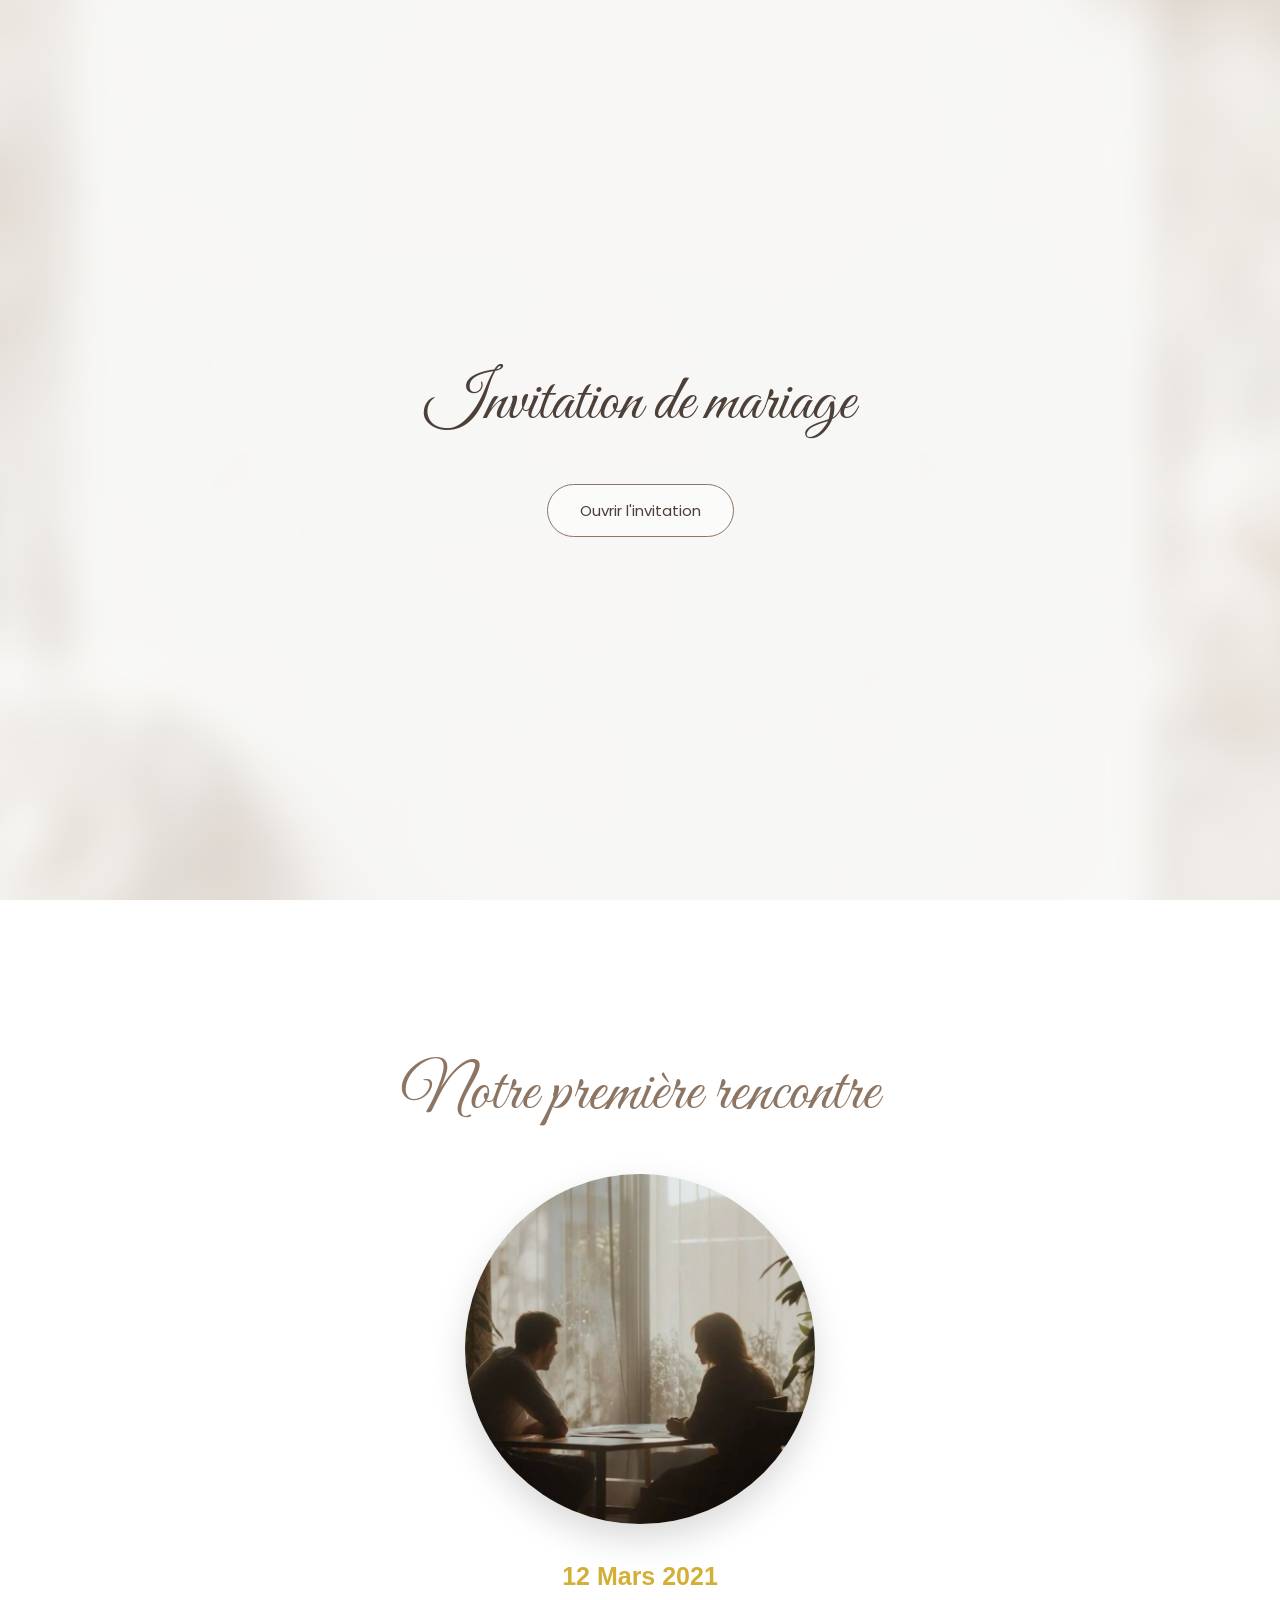
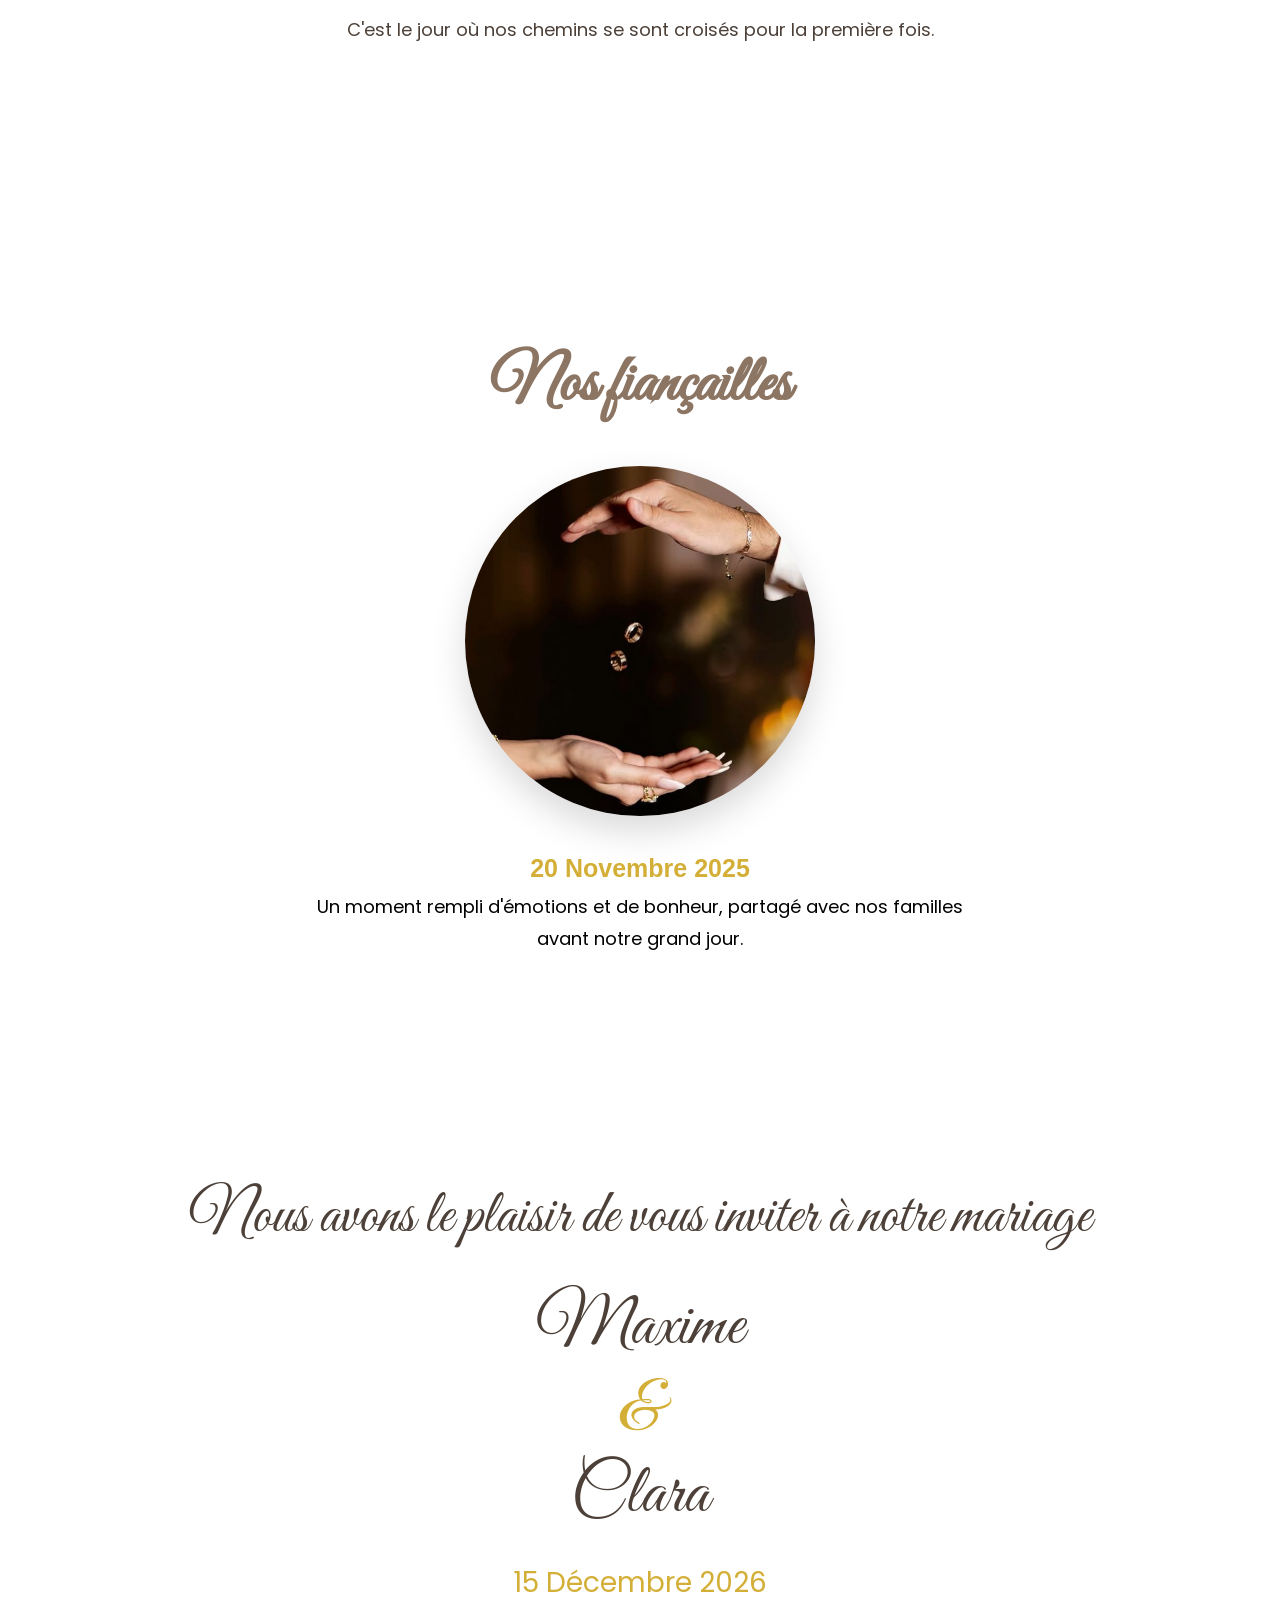
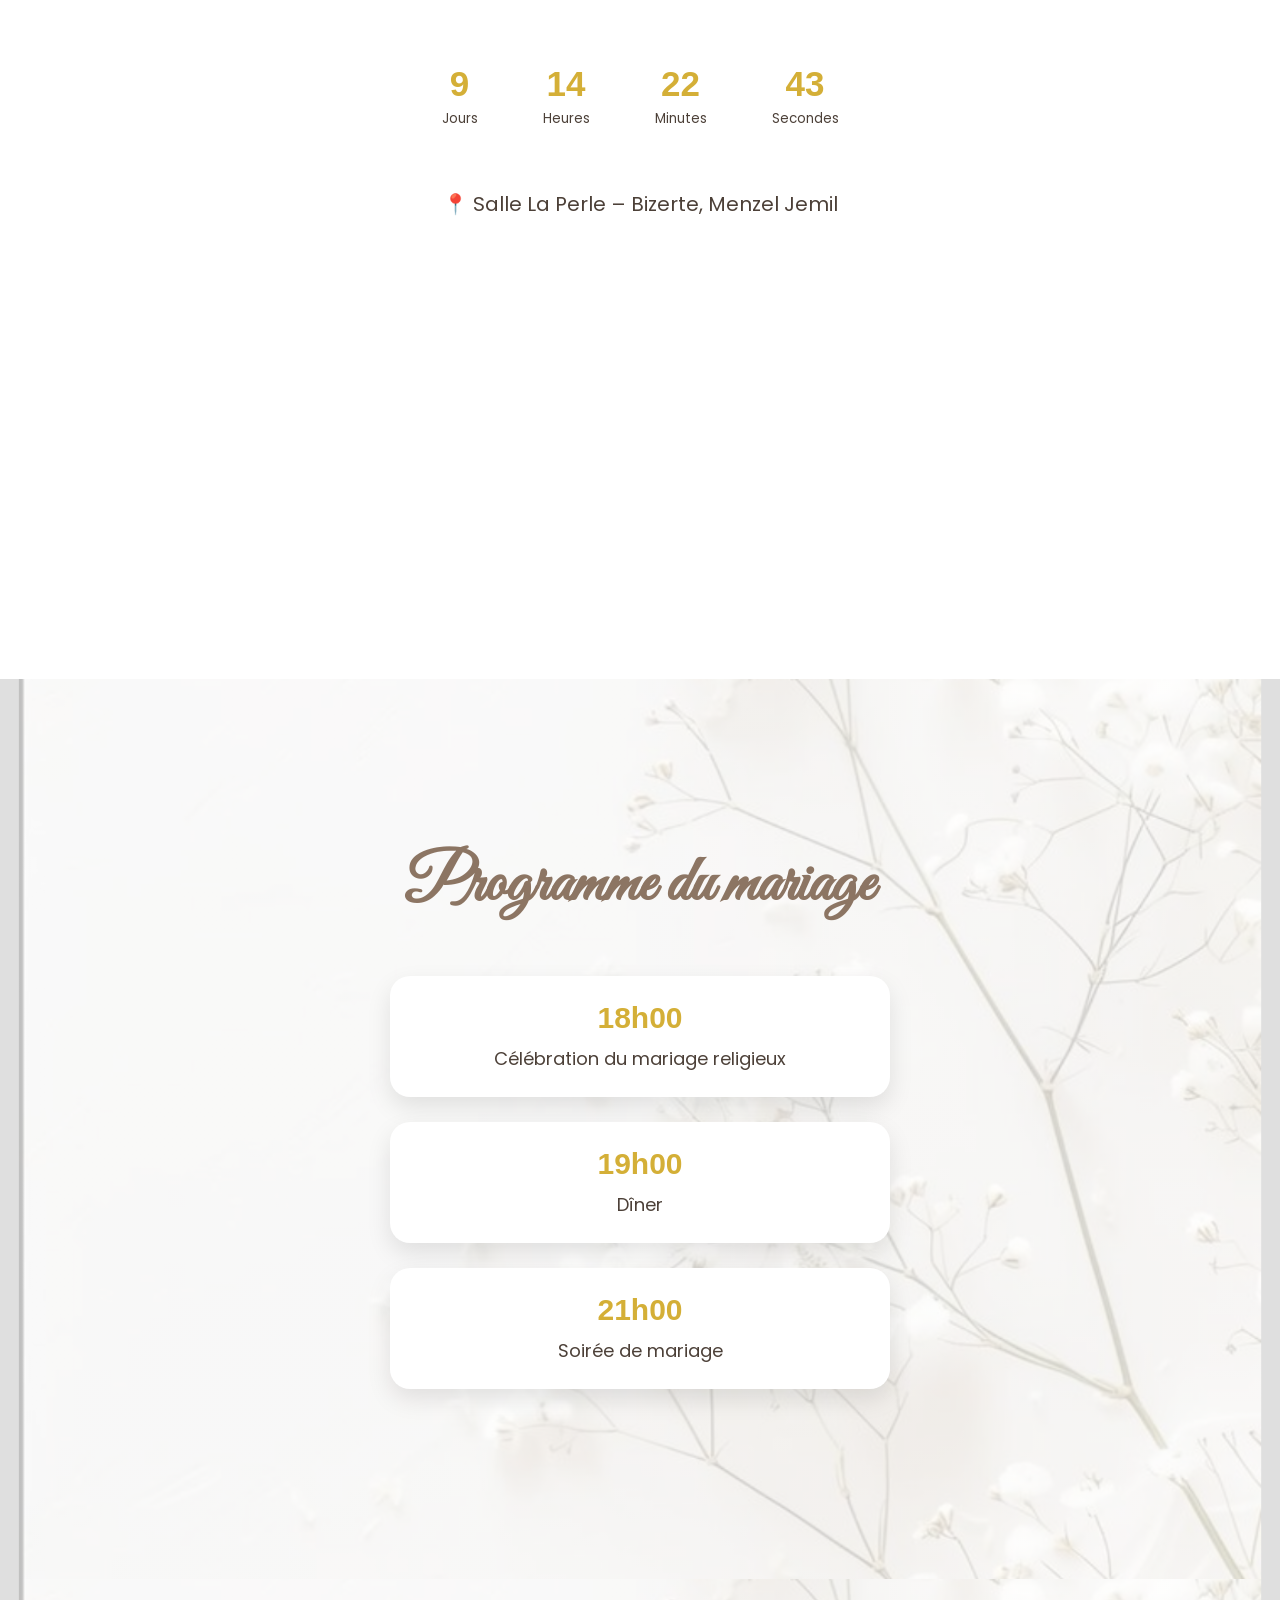
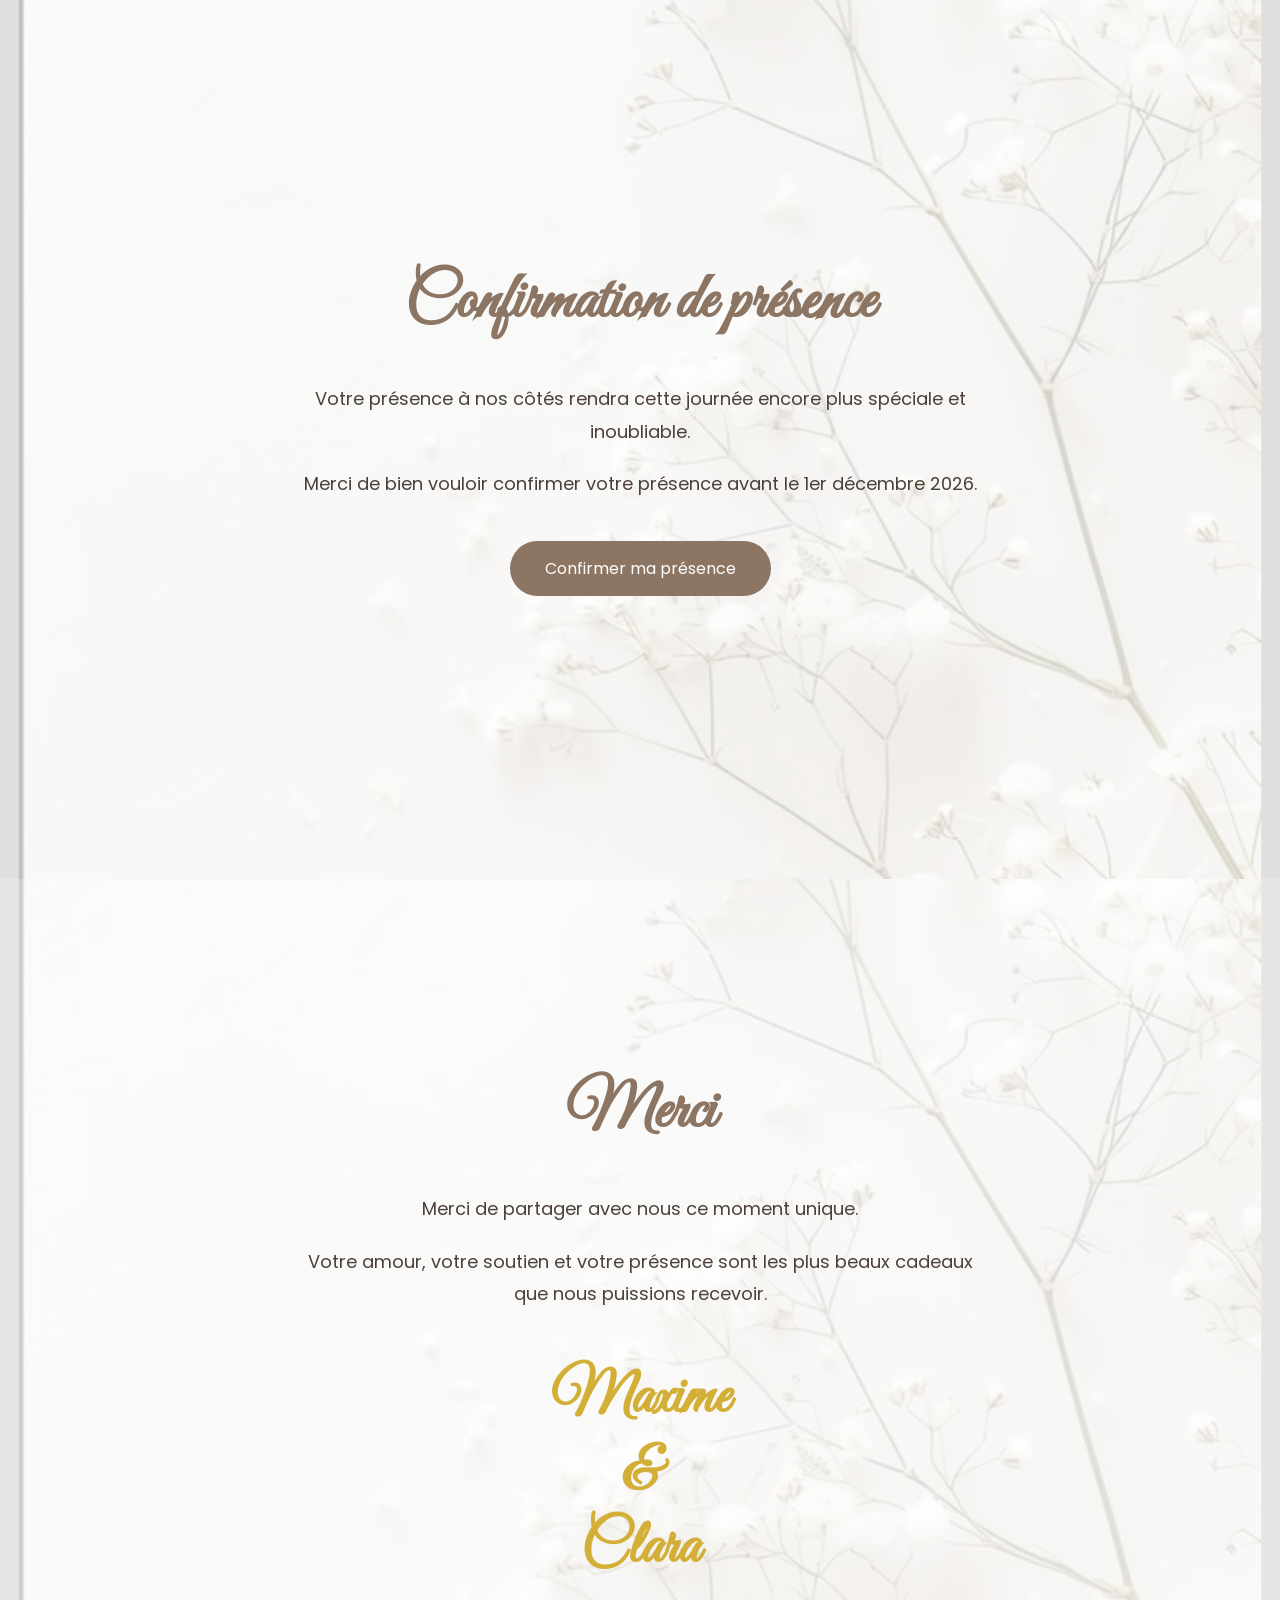
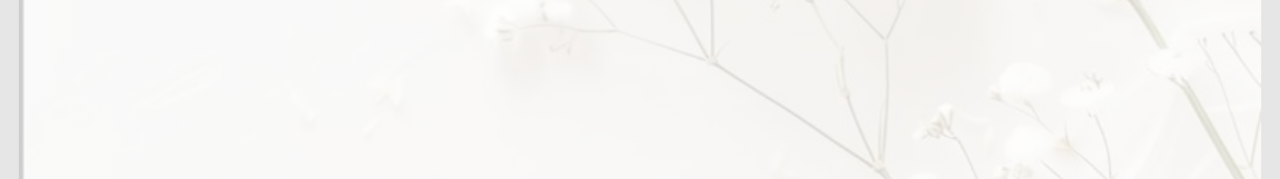
==== commit 0cbf486e: "invitation premium" ====
--- a/index.html
+++ b/index.html
@@ -39,11 +39,11 @@
     <div class="contenu">
 
         <h1>
-            Mahjoub Marwen
+            Maxime
             <br>
             <span>&</span>
             <br>
-            Kolsi Yasmine
+            Clara
         </h1>
 
 
@@ -109,11 +109,11 @@
     </h2>
 
     <h3>
-        Mahjoub Marwen
+        Maxime
         <br>
         <span>&</span>
         <br>
-        Kolsi Yasmine
+        Clara
     </h3>
 
     <p class="date-mariage">
@@ -192,9 +192,10 @@
         1er décembre 2026.
     </p>
 
-    <a href="https://wa.me/33603902197" class="bouton-rsvp">
-        Confirmer ma présence
-    </a>
+    <a href="https://wa.me/33603902197?text=Bonjour%20Maxime%20et%20Clara,%20nous%20sommes%20heureux%20de%20confirmer%20notre%20présence%20à%20votre%20mariage%20du%2015%20décembre%202026."
+class="bouton-rsvp">
+    Confirmer ma présence
+</a>
 
 </section>
 
@@ -215,14 +216,19 @@
     </p>
 
     <h3>
-        Mahjoub Marwen
+        Maxime
         <br>
         &
         <br>
-        Kolsi Yasmine
+        Clara
     </h3>
 
 </section>
+
+<audio id="musique" loop>
+    <source src="music/mariage.mp3" type="audio/mpeg">
+</audio>
+
 <script src="script.js"></script>
 </body>
 </html>
